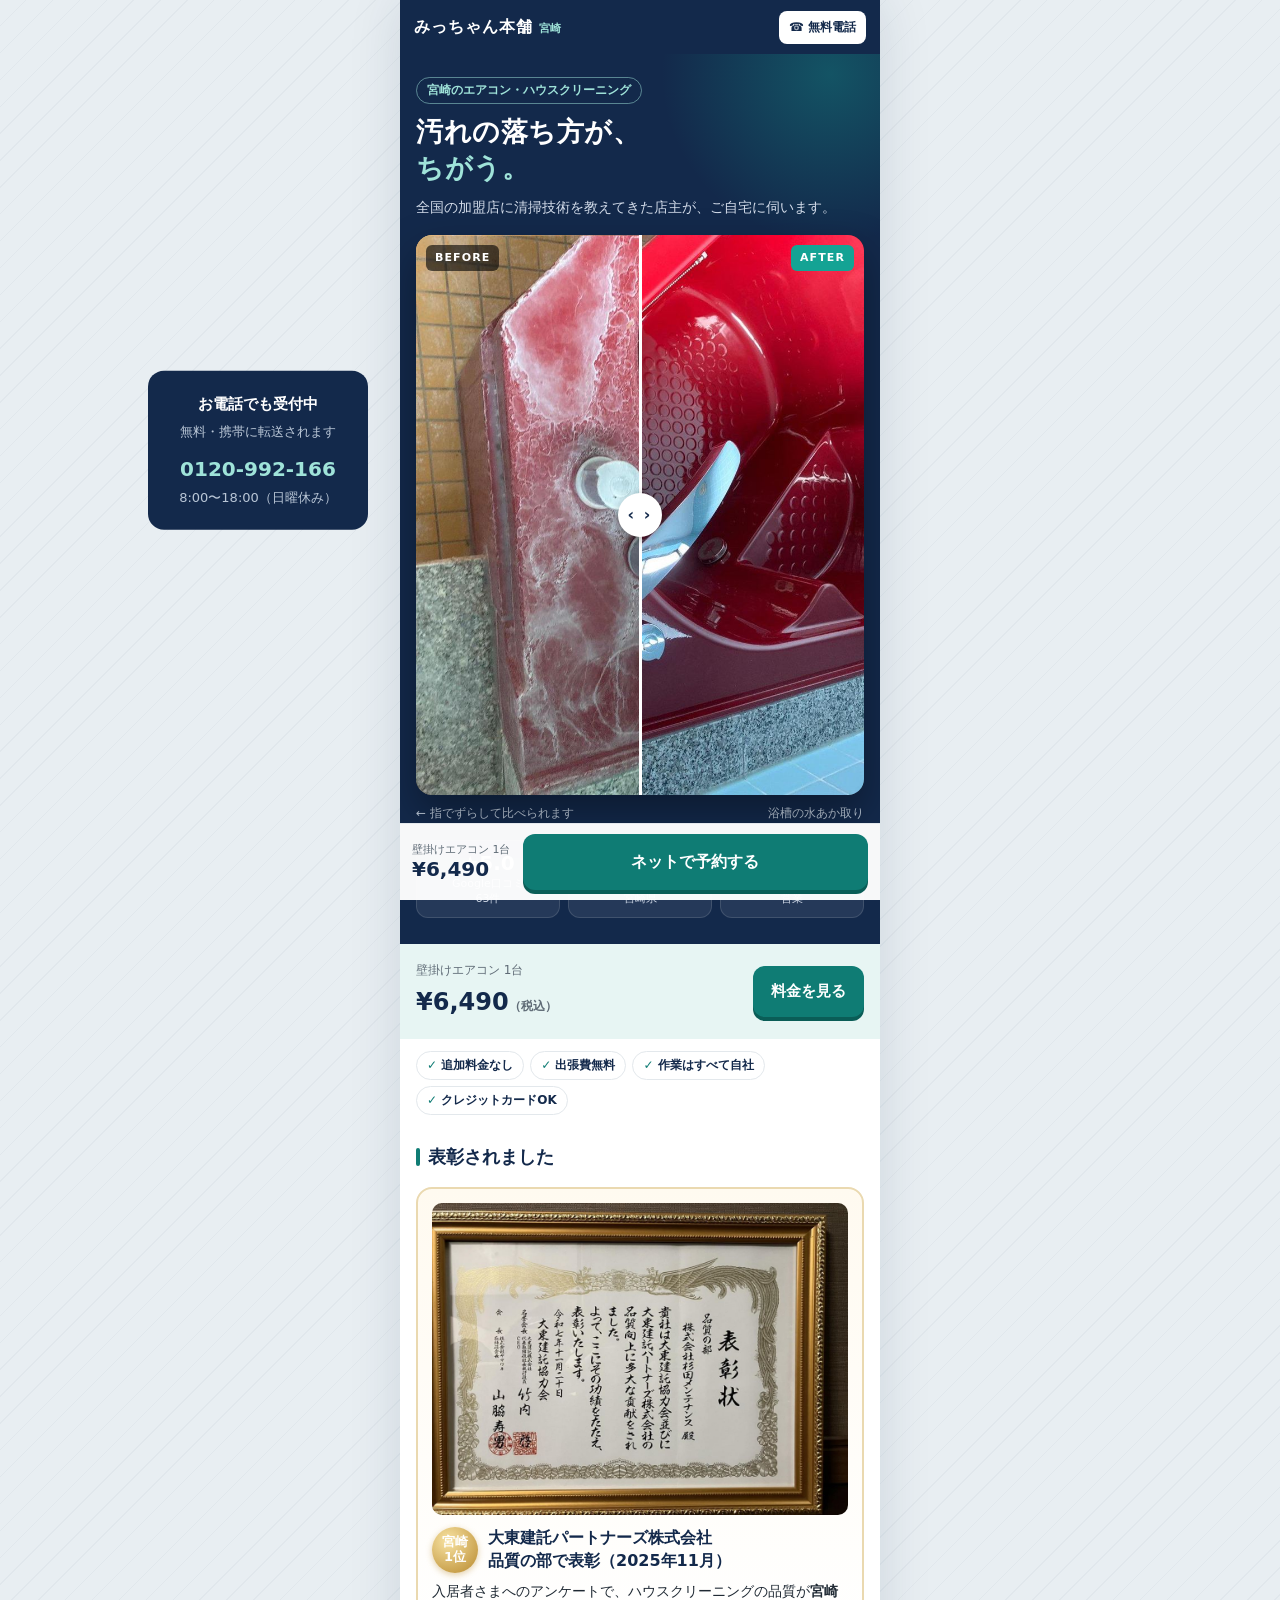
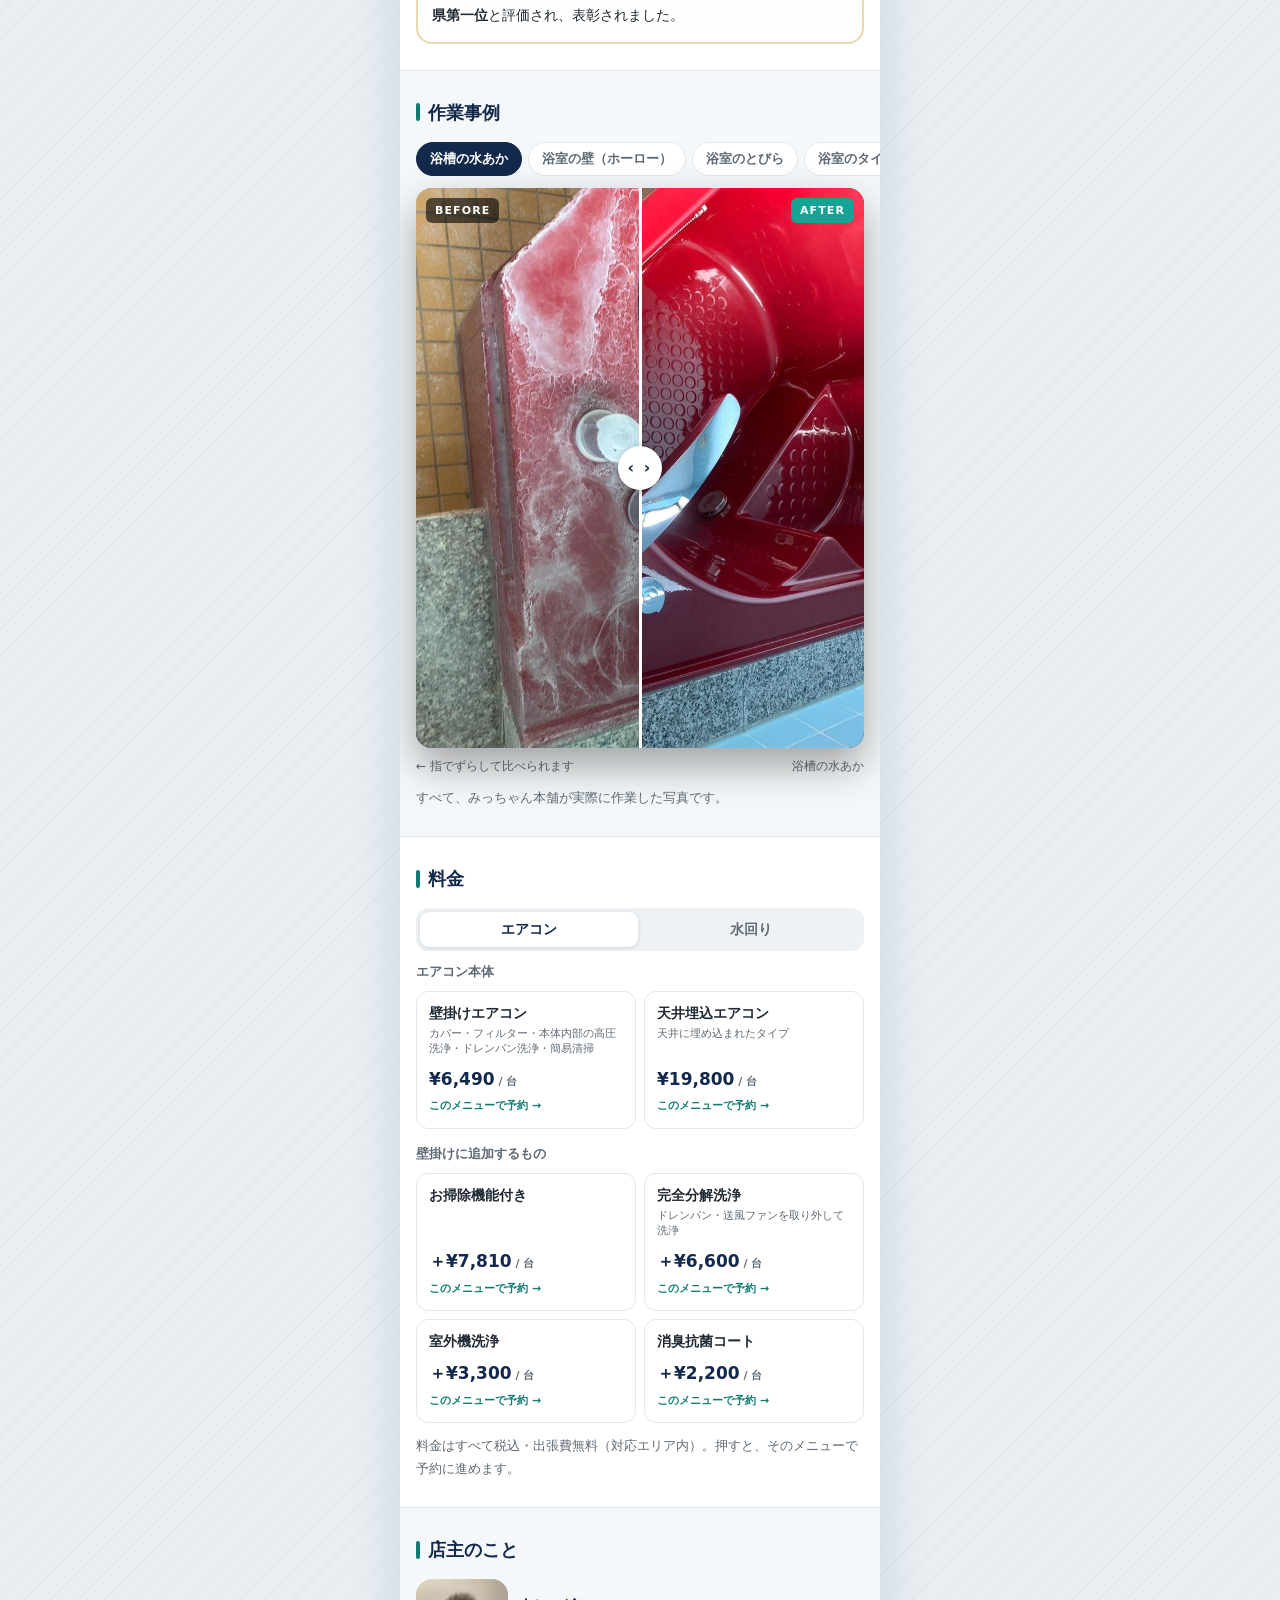
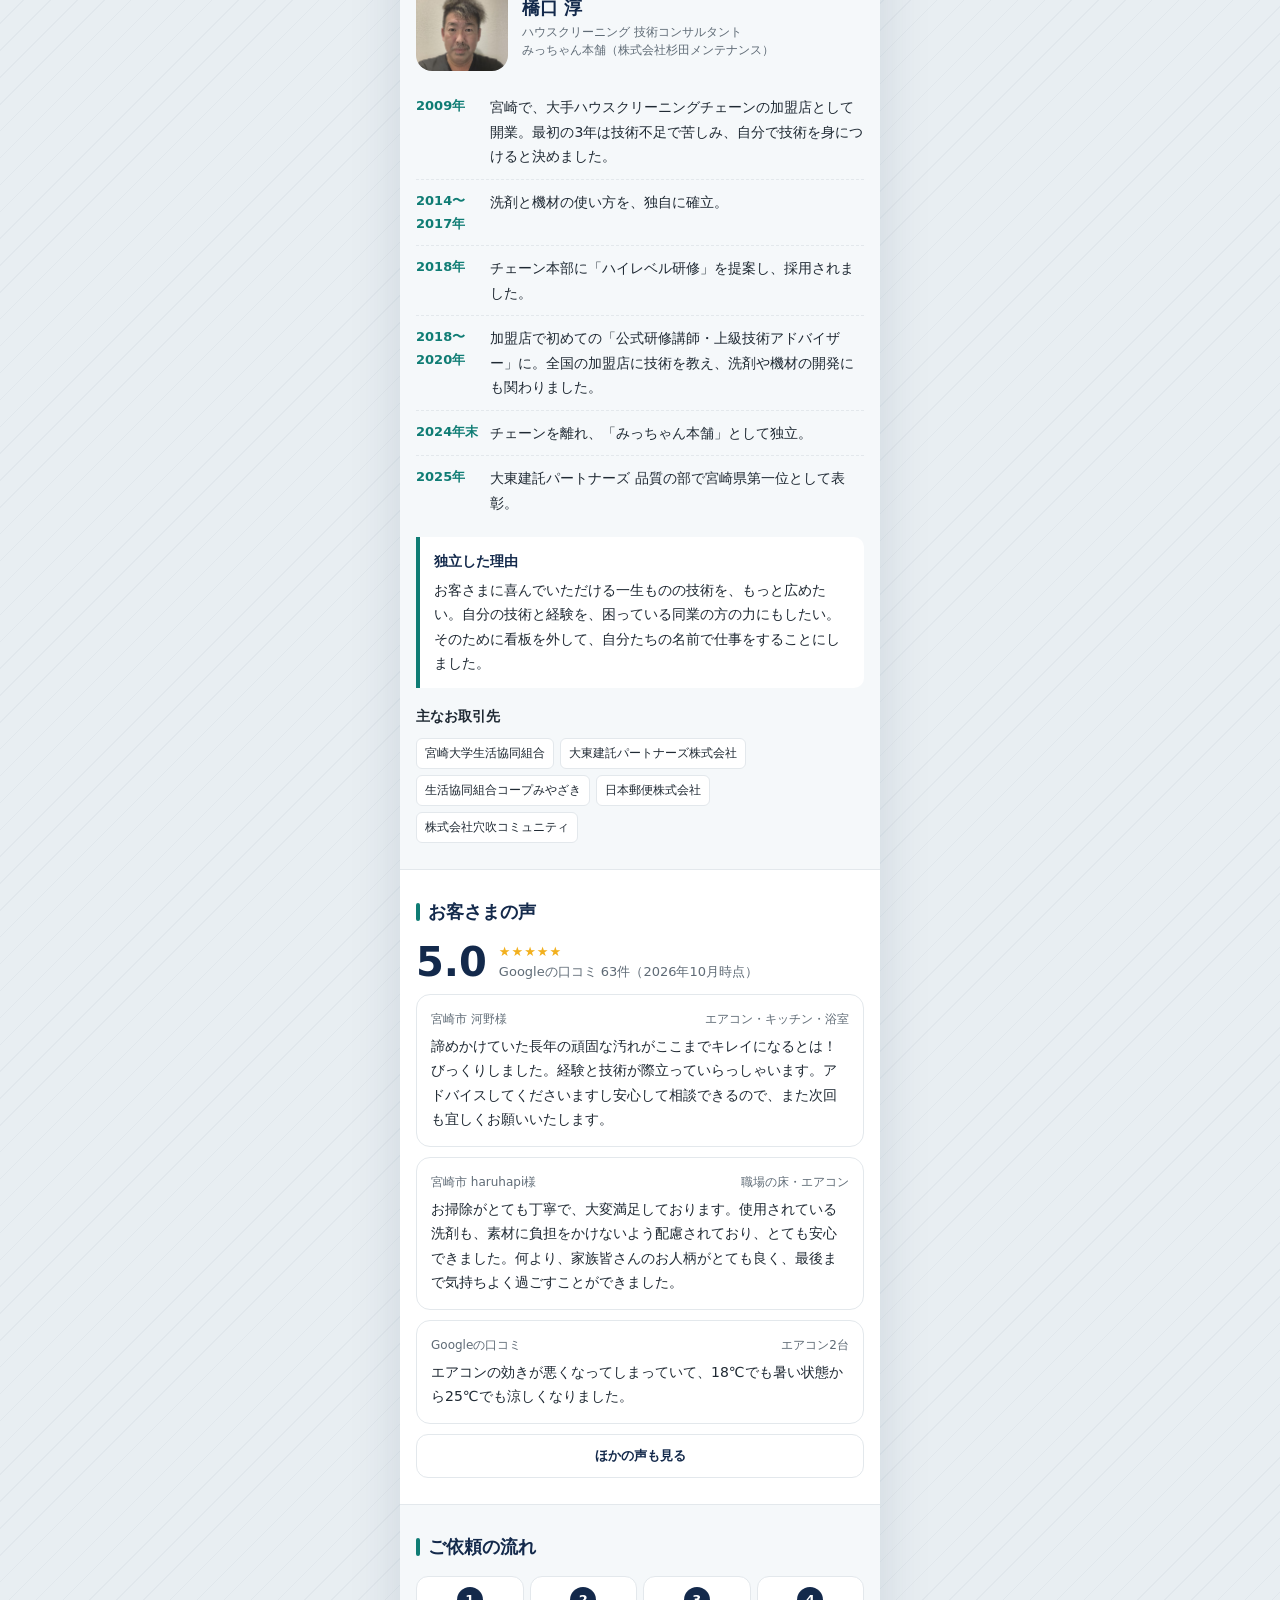
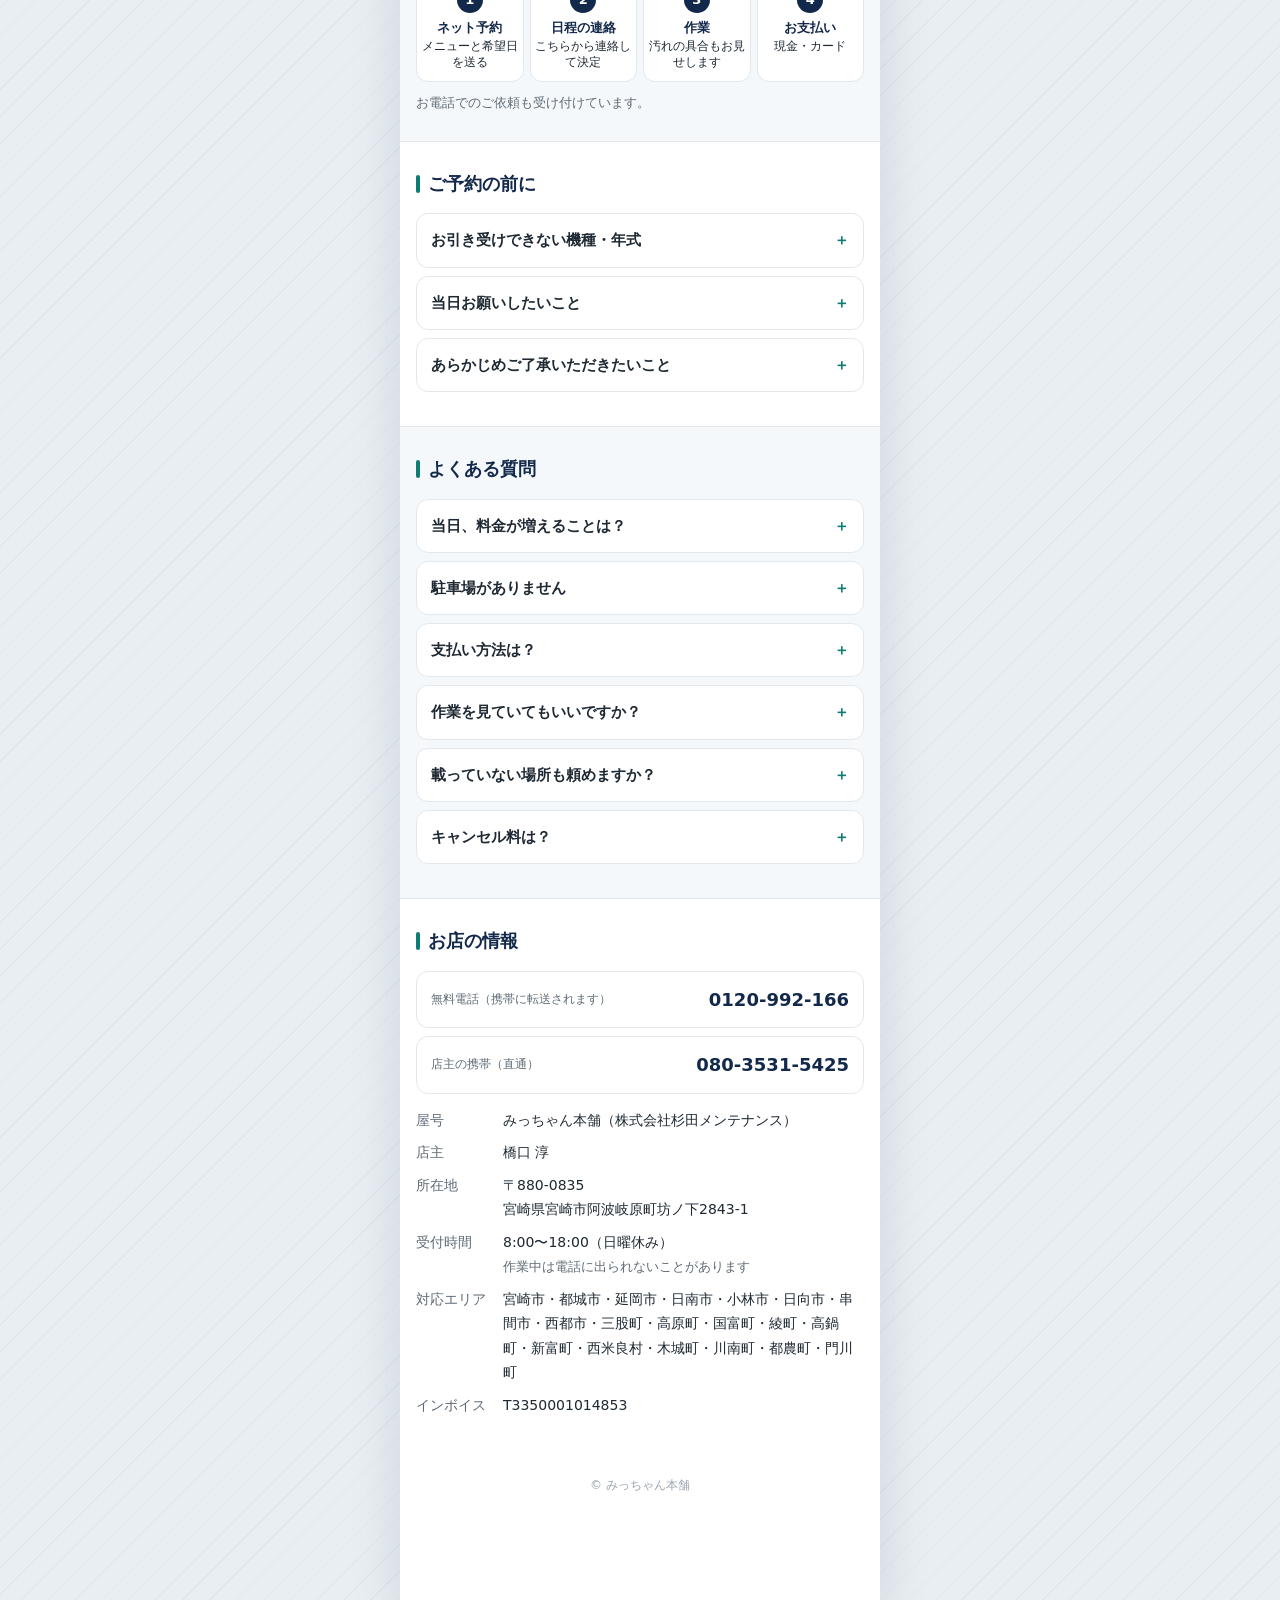
==== index.html @ b7d0b16c "料金カードを2列にきれいに並べる Co-Authored-By: Claude Opus 5.5 <noreply@anthropic.com>" ====
<!DOCTYPE html>
<html lang="ja">
<head>
<meta charset="UTF-8">
<meta name="viewport" content="width=device-width, initial-scale=1, viewport-fit=cover">
<title>みっちゃん本舗｜宮崎のエアコンクリーニング・ハウスクリーニング</title>
<meta name="description" content="宮崎のエアコンクリーニング・ハウスクリーニング。全国のハウスクリーニング加盟店に技術を教えてきた店主が伺います。大東建託パートナーズ 品質の部 宮崎県第一位。ネットで予約できます。">
<meta property="og:image" content="images/tub-after.jpg">
<meta name="theme-color" content="#13294b">
<link rel="stylesheet" href="common.css?v=4">
<style>
/* トップ：さわって比べる「before / after」 */
.top{background:var(--navy);color:#fff;padding:22px 16px 26px;position:relative;overflow:hidden}
.top::before{content:"";position:absolute;width:340px;height:340px;border-radius:50%;background:radial-gradient(circle,rgba(20,163,148,.35),transparent 70%);top:-150px;right:-120px}
.top .kicker{position:relative;display:inline-block;font-size:12px;font-weight:700;color:#9fe3d9;border:1px solid rgba(159,227,217,.5);border-radius:999px;padding:2px 10px;margin:0 0 10px}
.top h1{position:relative;font-size:27px;line-height:1.35;margin:0 0 8px;letter-spacing:.02em}
.top h1 em{font-style:normal;color:#9fe3d9}
.top .lead{position:relative;font-size:14px;color:#d3dcea;margin:0 0 16px}

.ba{position:relative;border-radius:16px;overflow:hidden;aspect-ratio:4/5;background:#222;user-select:none;touch-action:pan-y;box-shadow:0 18px 40px rgba(0,0,0,.35)}
.ba img{position:absolute;inset:0;width:100%;height:100%;object-fit:cover;pointer-events:none}
.ba .b{clip-path:inset(0 calc(100% - var(--x,50%)) 0 0)}
.ba .knob{position:absolute;top:0;bottom:0;left:var(--x,50%);width:3px;margin-left:-1.5px;background:#fff;pointer-events:none}
.ba .knob::after{content:"‹ ›";position:absolute;top:50%;left:50%;transform:translate(-50%,-50%);width:44px;height:44px;border-radius:50%;background:#fff;color:var(--navy);font-weight:800;font-size:16px;display:grid;place-items:center;box-shadow:0 2px 10px rgba(0,0,0,.3);letter-spacing:2px}
.ba .lb{position:absolute;top:10px;font-size:11px;font-weight:800;letter-spacing:.1em;padding:3px 9px;border-radius:6px;pointer-events:none}
.ba .lb.l{left:10px;background:rgba(0,0,0,.6);color:#fff}
.ba .lb.r{right:10px;background:var(--ac2);color:#fff}
.ba input{position:absolute;inset:0;width:100%;height:100%;opacity:0;cursor:ew-resize;margin:0}
.ba-cap{display:flex;justify-content:space-between;font-size:12px;margin-top:8px;color:#b9c6d6}
.top .ba-cap{color:#b9c6d6}

.stats{position:relative;display:grid;grid-template-columns:repeat(3,minmax(0,1fr));gap:8px;margin-top:16px}
.stats div{background:rgba(255,255,255,.08);border:1px solid rgba(255,255,255,.12);border-radius:12px;padding:10px 6px;text-align:center;font-size:11px;line-height:1.35;color:#d3dcea}
.stats b{display:block;font-size:20px;color:#fff;line-height:1.2;margin-bottom:2px}
.stats b small{font-size:12px}

.quick{display:flex;align-items:center;justify-content:space-between;gap:12px;padding:16px;background:var(--ac-soft)}
.quick .p small{display:block;font-size:12px;color:var(--ink2)}
.quick .p b{font-size:24px;color:var(--navy)}
.quick .p b small{display:inline;font-size:12px;color:var(--ink2);font-weight:600}
.quick a{flex:none;width:auto;padding:12px 18px;font-size:15px}
.tags{display:flex;flex-wrap:wrap;gap:6px;padding:12px 16px 0}
.tags span{font-size:12px;font-weight:700;color:var(--navy);background:#fff;border:1px solid var(--line);border-radius:999px;padding:3px 10px}
.tags span::before{content:"✓ ";color:var(--ac)}

/* 表彰 */
.award{border:2px solid #ead9b0;background:linear-gradient(180deg,#fffaf0,#fff);border-radius:16px;padding:14px}
.award img{border-radius:10px;width:100%}
.award .ttl{display:flex;align-items:center;gap:10px;margin:12px 0 6px}
.award .medal{flex:none;width:46px;height:46px;border-radius:50%;background:radial-gradient(circle at 35% 30%,#f8e3a3,var(--gold));color:#fff;font-weight:900;display:grid;place-items:center;font-size:13px;line-height:1.1;text-align:center;box-shadow:0 2px 6px rgba(184,137,45,.4)}
.award .ttl b{font-size:16px;line-height:1.4;color:var(--navy)}
.award p{margin:0;font-size:14px}

/* 作業事例 */
.cases{display:flex;gap:6px;overflow-x:auto;scrollbar-width:none;margin:0 -16px 12px;padding:0 16px}
.cases::-webkit-scrollbar{display:none}
.cases button{flex:none;border:1px solid var(--line);background:#fff;border-radius:999px;padding:7px 13px;font-size:13px;font-weight:700;cursor:pointer;color:var(--ink2)}
.cases button[aria-selected="true"]{background:var(--navy);border-color:var(--navy);color:#fff}
#caseBox .ba{aspect-ratio:3/4}
.sec .ba-cap{color:var(--ink2)}

/* 料金 */
.pgrid{display:grid;grid-template-columns:1fr 1fr;gap:8px}
.pgrid a{display:flex;flex-direction:column;gap:2px;border:1px solid var(--line);border-radius:12px;padding:12px;text-decoration:none;background:#fff;min-width:0}
.pgrid a.wide{grid-column:1/-1}
.pgrid .n{font-weight:700;font-size:14px;line-height:1.4}
.pgrid .d{font-size:11px;color:var(--ink2);line-height:1.4;display:-webkit-box;-webkit-line-clamp:3;-webkit-box-orient:vertical;overflow:hidden}
.pgrid .p{margin-top:auto;padding-top:6px;font-weight:800;font-size:17px;color:var(--navy)}
.pgrid .p small{font-size:11px;color:var(--ink2);font-weight:600}
.pgrid .go{font-size:11px;color:var(--ac);font-weight:700}
.pgroup{font-size:13px;font-weight:800;color:var(--ink2);margin:14px 0 8px}
.pgroup:first-child{margin-top:0}
.pane[hidden]{display:none}

/* 店主 */
.owner{display:flex;gap:14px;align-items:center;margin-bottom:14px}
.owner img{width:92px;height:92px;border-radius:16px;object-fit:cover;object-position:center 30%;flex:none}
.owner b{display:block;font-size:18px;color:var(--navy)}
.owner span{font-size:12px;color:var(--ink2);line-height:1.5;display:block}
.tl{list-style:none;margin:0;padding:0}
.tl li{display:grid;grid-template-columns:4.6em minmax(0,1fr);gap:10px;padding:10px 0;border-bottom:1px dashed var(--line);font-size:14px}
.tl li:last-child{border-bottom:0}
.tl .y{font-weight:800;color:var(--ac);font-size:13px}
.why{margin-top:12px;background:#fff;border-left:4px solid var(--ac);border-radius:0 10px 10px 0;padding:12px 14px;font-size:14px}
.why b{display:block;color:var(--navy);margin-bottom:4px}
.clients{display:flex;flex-wrap:wrap;gap:6px;margin-top:10px}
.clients span{font-size:12px;background:#fff;border:1px solid var(--line);border-radius:6px;padding:4px 8px}

/* 口コミ */
.rv-sum{display:flex;align-items:center;gap:12px;margin-bottom:12px}
.rv-sum .big{font-size:40px;font-weight:800;color:var(--navy);line-height:1}
.rv-sum .muted{line-height:1.5}
.rv{border:1px solid var(--line);border-radius:14px;padding:14px;margin-bottom:10px;background:#fff}
.rv .who{display:flex;justify-content:space-between;font-size:12px;color:var(--ink2);margin-bottom:4px}
.rv p{margin:0;font-size:14px}
.rv.more-rv{display:none}
.show-all .rv.more-rv{display:block}
.btn-more{display:block;width:100%;background:#fff;border:1px solid var(--line);border-radius:12px;padding:12px;font-weight:700;color:var(--navy);cursor:pointer}

.flow{display:grid;grid-template-columns:repeat(4,minmax(0,1fr));gap:6px;list-style:none;margin:0;padding:0;counter-reset:f}
.flow li{counter-increment:f;text-align:center;font-size:12px;line-height:1.4;background:#fff;border:1px solid var(--line);border-radius:12px;padding:10px 4px}
.flow li::before{content:counter(f);display:grid;place-items:center;width:26px;height:26px;margin:0 auto 6px;border-radius:50%;background:var(--navy);color:#fff;font-weight:800;font-size:13px}
.flow b{display:block;font-size:13px;color:var(--navy)}
.flow-note{font-size:13px;color:var(--ink2);margin:10px 0 0}

details.acc{border:1px solid var(--line);border-radius:12px;margin-bottom:8px;padding:0 14px;background:#fff}
details.acc summary{cursor:pointer;font-weight:700;padding:13px 0;list-style:none;display:flex;justify-content:space-between;gap:8px}
details.acc summary::-webkit-details-marker{display:none}
details.acc summary::after{content:"＋";color:var(--ac)}
details.acc[open] summary::after{content:"－"}
details.acc .in{padding:0 0 12px;font-size:14px}
details.acc ul{margin:.3em 0;padding-left:1.2em}
details.acc p{margin:0 0 .5em}

table.cancel{width:100%;border-collapse:collapse;font-size:14px}
table.cancel td{padding:8px 0;border-bottom:1px solid var(--line)}
table.cancel td:last-child{text-align:right;font-weight:700}

.contact{display:grid;gap:8px;margin-bottom:14px}
.contact a{display:flex;justify-content:space-between;align-items:center;border:1px solid var(--line);border-radius:12px;padding:12px 14px;text-decoration:none;background:#fff}
.contact a b{font-size:18px;color:var(--navy)}
.contact a span{font-size:12px;color:var(--ink2)}
dl.info{display:grid;grid-template-columns:5.5em minmax(0,1fr);gap:8px 10px;margin:0;font-size:14px}
dl.info dt{color:var(--ink2)}
dl.info dd{margin:0}
.foot{padding:20px 16px;text-align:center;font-size:12px;color:var(--ink3)}
</style>
</head>
<body>
<div class="app">
  <header class="bar">
    <a class="shop" href="index.html">みっちゃん本舗<small>宮崎</small></a>
    <a class="tel" href="tel:0120992166">☎ 無料電話</a>
  </header>

  <section class="top">
    <span class="kicker">宮崎のエアコン・ハウスクリーニング</span>
    <h1>汚れの落ち方が、<br><em>ちがう。</em></h1>
    <p class="lead">全国の加盟店に清掃技術を教えてきた店主が、ご自宅に伺います。</p>
    <div class="ba" id="heroBa">
      <img src="images/tub-after.jpg" alt="洗ったあとの浴槽" width="800" height="1000">
      <img class="b" src="images/tub-before.jpg" alt="洗う前の浴槽（白い水あか）" width="800" height="1000">
      <span class="lb l">BEFORE</span><span class="lb r">AFTER</span>
      <span class="knob"></span>
      <input type="range" min="0" max="100" value="50" aria-label="洗う前と後を比べる">
    </div>
    <div class="ba-cap"><span>← 指でずらして比べられます</span><span>浴槽の水あか取り</span></div>
    <div class="stats">
      <div><b>★5.0</b>Google口コミ<br>63件</div>
      <div><b>1<small>位</small></b>品質の部<br>宮崎県</div>
      <div><b>17<small>年</small></b>夫婦で<br>営業</div>
    </div>
  </section>

  <div class="quick">
    <div class="p"><small>壁掛けエアコン 1台</small><b>¥6,490<small>（税込）</small></b></div>
    <a class="btn" href="#price">料金を見る</a>
  </div>
  <div class="tags"><span>追加料金なし</span><span>出張費無料</span><span>作業はすべて自社</span><span>クレジットカードOK</span></div>

  <section class="sec">
    <h2>表彰されました</h2>
    <div class="award">
      <img src="images/award.jpg" alt="大東建託協力会からの表彰状（品質の部）" width="1000" height="750" loading="lazy">
      <div class="ttl"><span class="medal">宮崎<br>1位</span><b>大東建託パートナーズ株式会社<br>品質の部で表彰（2025年11月）</b></div>
      <p>入居者さまへのアンケートで、ハウスクリーニングの品質が<b>宮崎県第一位</b>と評価され、表彰されました。</p>
    </div>
  </section>

  <section class="sec tint">
    <h2>作業事例</h2>
    <div class="cases" role="tablist" id="cases"></div>
    <div id="caseBox"></div>
    <p class="muted" style="margin:10px 0 0">すべて、みっちゃん本舗が実際に作業した写真です。</p>
  </section>

  <section class="sec" id="price">
    <h2>料金</h2>
    <div class="chips" role="tablist" id="pchips"></div>
    <div id="plists"></div>
    <p class="muted" style="margin:12px 0 0">料金はすべて税込・出張費無料（対応エリア内）。押すと、そのメニューで予約に進めます。</p>
  </section>

  <section class="sec tint">
    <h2>店主のこと</h2>
    <div class="owner">
      <img src="images/owner.jpg" alt="店主 橋口 淳" width="751" height="1000" loading="lazy">
      <div><b>橋口 淳</b><span>ハウスクリーニング 技術コンサルタント<br>みっちゃん本舗（株式会社杉田メンテナンス）</span></div>
    </div>
    <ol class="tl">
      <li><span class="y">2009年</span><span>宮崎で、大手ハウスクリーニングチェーンの加盟店として開業。最初の3年は技術不足で苦しみ、自分で技術を身につけると決めました。</span></li>
      <li><span class="y">2014〜<br>2017年</span><span>洗剤と機材の使い方を、独自に確立。</span></li>
      <li><span class="y">2018年</span><span>チェーン本部に「ハイレベル研修」を提案し、採用されました。</span></li>
      <li><span class="y">2018〜<br>2020年</span><span>加盟店で初めての「公式研修講師・上級技術アドバイザー」に。全国の加盟店に技術を教え、洗剤や機材の開発にも関わりました。</span></li>
      <li><span class="y">2024年末</span><span>チェーンを離れ、「みっちゃん本舗」として独立。</span></li>
      <li><span class="y">2025年</span><span>大東建託パートナーズ 品質の部で宮崎県第一位として表彰。</span></li>
    </ol>
    <div class="why"><b>独立した理由</b>お客さまに喜んでいただける一生ものの技術を、もっと広めたい。自分の技術と経験を、困っている同業の方の力にもしたい。そのために看板を外して、自分たちの名前で仕事をすることにしました。</div>
    <p style="font-weight:700;margin:16px 0 0;font-size:14px">主なお取引先</p>
    <div class="clients"><span>宮崎大学生活協同組合</span><span>大東建託パートナーズ株式会社</span><span>生活協同組合コープみやざき</span><span>日本郵便株式会社</span><span>株式会社穴吹コミュニティ</span></div>
  </section>

  <section class="sec">
    <h2>お客さまの声</h2>
    <div class="rv-sum"><span class="big">5.0</span><div class="muted"><span class="stars">★★★★★</span><br>Googleの口コミ 63件（2026年10月時点）</div></div>
    <div id="rvs">
      <div class="rv"><div class="who"><span>宮崎市 河野様</span><span>エアコン・キッチン・浴室</span></div><p>諦めかけていた長年の頑固な汚れがここまでキレイになるとは！びっくりしました。経験と技術が際立っていらっしゃいます。アドバイスしてくださいますし安心して相談できるので、また次回も宜しくお願いいたします。</p></div>
      <div class="rv"><div class="who"><span>宮崎市 haruhapi様</span><span>職場の床・エアコン</span></div><p>お掃除がとても丁寧で、大変満足しております。使用されている洗剤も、素材に負担をかけないよう配慮されており、とても安心できました。何より、家族皆さんのお人柄がとても良く、最後まで気持ちよく過ごすことができました。</p></div>
      <div class="rv"><div class="who"><span>Googleの口コミ</span><span>エアコン2台</span></div><p>エアコンの効きが悪くなってしまっていて、18℃でも暑い状態から25℃でも涼しくなりました。</p></div>
      <div class="rv more-rv"><div class="who"><span>Googleの口コミ</span><span>エアコン2台</span></div><p>寝室とリビングの2台のエアコンを、とても丁寧に、綺麗にして頂きました。カビの匂いも全くなくなり、爽やかな風が気持ちいい。</p></div>
      <div class="rv more-rv"><div class="who"><span>Googleの口コミ</span><span>エアコン</span></div><p>今の状態に合わせて、内容などをご提案頂きました。私が想定していたよりかなり安くやって頂き助かりました。</p></div>
      <div class="rv more-rv"><div class="who"><span>Googleの口コミ</span><span>エアコン</span></div><p>気さくなご夫婦で急な予約だったにも関わらず早急に対応していただきました。</p></div>
    </div>
    <button type="button" class="btn-more" id="rvMore">ほかの声も見る</button>
  </section>

  <section class="sec tint">
    <h2>ご依頼の流れ</h2>
    <ol class="flow">
      <li><b>ネット予約</b>メニューと希望日を送る</li>
      <li><b>日程の連絡</b>こちらから連絡して決定</li>
      <li><b>作業</b>汚れの具合もお見せします</li>
      <li><b>お支払い</b>現金・カード</li>
    </ol>
    <p class="flow-note">お電話でのご依頼も受け付けています。</p>
  </section>

  <section class="sec">
    <h2>ご予約の前に</h2>
    <details class="acc"><summary>お引き受けできない機種・年式</summary><div class="in">
      <p>製造から9年以上たったエアコンは、損害保険の対象外で部品の製造も終わっているため、保証の対象外になります。エアコンの真下のシールで、メーカー・型式・製造年をご確認ください。</p>
      <p>次の機種はお断りしています。</p>
      <ul><li>日立 しろくま君 おそうじ機能付き Xシリーズ</li><li>パナソニック おそうじ機能付き Xシリーズ</li><li>富士通 ノクリア Xシリーズ（サイドファン付き）</li><li>シャープ おそうじ機能付き ネオレストシリーズ</li><li>三菱 霧ヶ峰 FZシリーズ</li></ul>
    </div></details>
    <details class="acc"><summary>当日お願いしたいこと</summary><div class="in"><ul>
      <li>電気・水道をお借りします。</li>
      <li>カバーを洗う場所として、お風呂かベランダをお借りします。</li>
      <li>エアコンの下に作業スペースが必要です。家具や荷物は前もって動かしておいてください。</li>
      <li>高い所のエアコンは足場が必要なので、予約のときにお知らせください。</li>
      <li>お掃除機能付きエアコンは、必ず事前にお知らせください。</li>
    </ul></div></details>
    <details class="acc"><summary>あらかじめご了承いただきたいこと</summary><div class="in"><ul>
      <li>取り外しや動作確認ができない、異音・故障があるなどの場合は、作業できないことがあります。</li>
      <li>設備の劣化などで、塗装がはがれる場合があります。</li>
      <li>変色や染みこんだ汚れは、完全に落とせない場合があります。</li>
    </ul></div></details>
  </section>

  <section class="sec tint">
    <h2>よくある質問</h2>
    <details class="acc"><summary>当日、料金が増えることは？</summary><div class="in">当日の急な追加料金はありません。お掃除機能付きかどうかや台数など、状況を先にお知らせください。</div></details>
    <details class="acc"><summary>駐車場がありません</summary><div class="in">近くの有料パーキングを使いますので、その代金のご負担をお願いします。</div></details>
    <details class="acc"><summary>支払い方法は？</summary><div class="in">現金のほか、各種クレジットカード（Mastercard・VISA・JCB・American Express）が使えます。</div></details>
    <details class="acc"><summary>作業を見ていてもいいですか？</summary><div class="in">はい。どこが汚れているか、どう洗うかを説明しながら作業します。</div></details>
    <details class="acc"><summary>載っていない場所も頼めますか？</summary><div class="in">状況をお聞きして、できるかどうか判断し、お見積もりします。お気軽にご相談ください。</div></details>
    <details class="acc"><summary>キャンセル料は？</summary><div class="in">
      <table class="cancel">
        <tr><td>作業日の5日前まで</td><td>無料</td></tr>
        <tr><td>4〜2日前</td><td>料金の25%</td></tr>
        <tr><td>前日</td><td>料金の50%</td></tr>
        <tr><td>当日</td><td>料金の100%</td></tr>
      </table>
      <p class="muted" style="margin:8px 0 0">作業日が決まってから48時間以内なら、キャンセル料はかかりません。</p>
    </div></details>
  </section>

  <section class="sec">
    <h2>お店の情報</h2>
    <div class="contact">
      <a href="tel:0120992166"><span>無料電話（携帯に転送されます）</span><b>0120-992-166</b></a>
      <a href="tel:08035315425"><span>店主の携帯（直通）</span><b>080-3531-5425</b></a>
    </div>
    <dl class="info">
      <dt>屋号</dt><dd>みっちゃん本舗（株式会社杉田メンテナンス）</dd>
      <dt>店主</dt><dd>橋口 淳</dd>
      <dt>所在地</dt><dd>〒880-0835<br>宮崎県宮崎市阿波岐原町坊ノ下2843-1</dd>
      <dt>受付時間</dt><dd>8:00〜18:00（日曜休み）<br><span class="muted">作業中は電話に出られないことがあります</span></dd>
      <dt>対応エリア</dt><dd>宮崎市・都城市・延岡市・日南市・小林市・日向市・串間市・西都市・三股町・高原町・国富町・綾町・高鍋町・新富町・西米良村・木城町・川南町・都農町・門川町</dd>
      <dt>インボイス</dt><dd>T3350001014853</dd>
    </dl>
  </section>

  <p class="foot">© みっちゃん本舗</p>

  <div class="cta">
    <div class="sum"><small>壁掛けエアコン 1台</small><b>¥6,490</b></div>
    <a class="btn" href="yoyaku.html">ネットで予約する</a>
  </div>
</div>

<aside class="side">
  <b>お電話でも受付中</b>
  <span class="muted">無料・携帯に転送されます</span>
  <a class="num" href="tel:0120992166">0120-992-166</a>
  <span class="muted">8:00〜18:00（日曜休み）</span>
</aside>

<script src="menu.js?v=4"></script>
<script>
// before / after を指でずらして比べる
function slider(box){
  const r = box.querySelector("input");
  const set = () => box.style.setProperty("--x", r.value + "%");
  r.addEventListener("input", set); set();
}
slider(document.getElementById("heroBa"));

// 作業事例
const CASES = [
  { k: "tub",  name: "浴槽の水あか",       w: 800, h: 1000 },
  { k: "wall", name: "浴室の壁（ホーロー）", w: 750, h: 1000 },
  { k: "door", name: "浴室のとびら",       w: 750, h: 1000 },
  { k: "tile", name: "浴室のタイル",       w: 750, h: 1000 },
  { k: "sink", name: "キッチンのシンク",   w: 1000, h: 750 }
];
(() => {
  const tabs = document.getElementById("cases"), box = document.getElementById("caseBox");
  const show = c => {
    tabs.querySelectorAll("button").forEach(b => b.setAttribute("aria-selected", b.dataset.k === c.k));
    box.innerHTML = '<div class="ba" style="aspect-ratio:' + c.w + '/' + c.h + '">'
      + '<img src="images/' + c.k + '-after.jpg" alt="' + c.name + '（作業後）" loading="lazy">'
      + '<img class="b" src="images/' + c.k + '-before.jpg" alt="' + c.name + '（作業前）" loading="lazy">'
      + '<span class="lb l">BEFORE</span><span class="lb r">AFTER</span><span class="knob"></span>'
      + '<input type="range" min="0" max="100" value="50" aria-label="' + c.name + 'の作業前と後を比べる"></div>'
      + '<div class="ba-cap"><span>← 指でずらして比べられます</span><span>' + c.name + '</span></div>';
    slider(box.querySelector(".ba"));
  };
  CASES.forEach(c => {
    const b = document.createElement("button");
    b.type = "button"; b.dataset.k = c.k; b.setAttribute("role", "tab"); b.textContent = c.name;
    b.addEventListener("click", () => show(c));
    tabs.appendChild(b);
  });
  show(CASES[0]);
})();

// 料金（カテゴリーボタンで切りかえ）
(() => {
  const chips = document.getElementById("pchips"), lists = document.getElementById("plists");
  Object.entries(MENU).forEach(([cat, c], i) => {
    const b = document.createElement("button");
    b.type = "button"; b.className = "chip"; b.setAttribute("role", "tab");
    b.setAttribute("aria-selected", i === 0); b.dataset.cat = cat; b.textContent = c.name;
    chips.appendChild(b);
    const div = document.createElement("div");
    div.className = "pane"; div.dataset.cat = cat; div.hidden = i > 0;
    div.innerHTML = c.groups.map(g => '<p class="pgroup">' + g.title + '</p><div class="pgrid">' + g.items.map((it, n) =>
      '<a href="yoyaku.html?add=' + it.k + '"' + (n === g.items.length - 1 && g.items.length % 2 ? ' class="wide"' : '') + '><span class="n">' + it.name + '</span>'
      + (it.desc ? '<span class="d">' + it.desc + '</span>' : '')
      + '<span class="p">' + (it.check ? "ご相談" : (it.add ? "＋" : "") + yen(it.price) + '<small> / ' + it.unit + '</small>') + '</span>'
      + '<span class="go">このメニューで予約 →</span></a>').join("") + '</div>').join("");
    lists.appendChild(div);
  });
  chips.addEventListener("click", e => {
    const b = e.target.closest(".chip"); if (!b) return;
    chips.querySelectorAll(".chip").forEach(x => x.setAttribute("aria-selected", x === b));
    lists.querySelectorAll(".pane").forEach(p => p.hidden = p.dataset.cat !== b.dataset.cat);
  });
})();

// 口コミをもっと見る
document.getElementById("rvMore").addEventListener("click", e => {
  document.getElementById("rvs").classList.add("show-all"); e.target.remove();
});
</script>
</body>
</html>
---- common.css ----
/* スマホの画面をそのまま、パソコンでも真ん中に出す作り */
:root{
  --ac:#0f7c74;--ac2:#14a394;--ac-soft:#e7f5f3;--navy:#13294b;--gold:#b8892d;
  --ink:#1f2933;--ink2:#5f6b76;--ink3:#9aa5af;--line:#e3e8ec;--bg:#e8eef2;--card:#fff;
  --star:#f2b01e;--ok:#1f8a5b;--ng:#c8402b;
  --app:480px;
}
*{box-sizing:border-box}
html{-webkit-text-size-adjust:100%}
body{margin:0;color:var(--ink);font-family:"Hiragino Sans","Hiragino Kaku Gothic ProN","Noto Sans JP","Yu Gothic UI","Meiryo",system-ui,sans-serif;font-size:15px;line-height:1.75;
  background:var(--bg) repeating-linear-gradient(135deg,transparent 0 18px,rgba(19,41,75,.035) 18px 19px)}
img{max-width:100%;height:auto;display:block}
a{color:inherit}
button{font-family:inherit}

.app{max-width:var(--app);margin:0 auto;background:#fff;min-height:100vh;box-shadow:0 0 50px rgba(19,41,75,.12);padding-bottom:84px;position:relative;overflow-x:hidden}

/* 上の帯 */
.bar{position:sticky;top:0;z-index:20;background:var(--navy);color:#fff;height:54px;display:flex;align-items:center;gap:10px;padding:0 14px}
.bar .back{width:36px;height:36px;border-radius:50%;display:grid;place-items:center;text-decoration:none;font-size:22px;color:#fff;flex:none}
.bar .shop{font-weight:800;font-size:16px;letter-spacing:.06em;text-decoration:none;flex:1;min-width:0;white-space:nowrap;overflow:hidden;text-overflow:ellipsis}
.bar .shop small{font-weight:600;color:#9fe3d9;font-size:11px;margin-left:6px;letter-spacing:0}
.bar .tel{flex:none;display:flex;align-items:center;gap:4px;text-decoration:none;font-size:12px;font-weight:700;color:var(--navy);background:#fff;border-radius:8px;padding:6px 10px}

/* 下の帯（予約ボタン） */
.cta{position:fixed;bottom:0;left:50%;transform:translateX(-50%);width:100%;max-width:var(--app);z-index:30;background:rgba(255,255,255,.97);border-top:1px solid var(--line);padding:10px 12px calc(10px + env(safe-area-inset-bottom));display:flex;align-items:center;gap:12px}
.cta .sum{flex:none;line-height:1.2}
.cta .sum small{display:block;font-size:11px;color:var(--ink2)}
.cta .sum b{font-size:20px;color:var(--navy)}
.cta .btn{flex:1}
.btn{display:flex;align-items:center;justify-content:center;gap:6px;background:var(--ac);color:#fff;border:0;border-radius:12px;padding:14px 16px;font-size:16px;font-weight:800;text-decoration:none;cursor:pointer;width:100%;box-shadow:0 4px 0 #0a5d57}
.btn:active{transform:translateY(2px);box-shadow:0 2px 0 #0a5d57}
.btn:disabled{background:#8cc9c2;box-shadow:none;cursor:default}
.btn.line{background:#fff;color:var(--ac);border:1.5px solid var(--ac);box-shadow:none}

/* 区切りのあるかたまり */
.sec{padding:26px 16px}
.sec + .sec{border-top:1px solid var(--line)}
.sec.tint{background:#f5f8fa}
.sec h2{font-size:18px;margin:0 0 14px;font-weight:800;display:flex;align-items:center;gap:8px;color:var(--navy)}
.sec h2::before{content:"";width:4px;height:18px;border-radius:2px;background:var(--ac)}
.muted{color:var(--ink2);font-size:13px}
.stars{color:var(--star);letter-spacing:1px}

/* カテゴリーボタン（横並びの切りかえ） */
.chips{display:flex;background:#eef2f5;border-radius:12px;padding:4px;gap:4px;margin:0 0 10px}
.chip{flex:1;border:0;background:transparent;border-radius:9px;padding:8px 6px;font-size:14px;font-weight:700;cursor:pointer;color:var(--ink2);line-height:1.3;text-align:center}
.chip small{display:block;font-size:11px;font-weight:600}
.chip[aria-selected="true"]{background:#fff;color:var(--navy);box-shadow:0 1px 4px rgba(19,41,75,.15)}
.chip[aria-selected="true"] small{color:var(--ac)}

/* パソコンで見たときだけ、横に出るお知らせ */
.side{display:none}
@media(min-width:960px){
  .side{display:block;position:fixed;top:50%;transform:translateY(-50%);right:calc(50% + var(--app)/2 + 32px);width:220px;background:var(--navy);color:#fff;border-radius:16px;padding:20px;font-size:13px;text-align:center}
  .side b{display:block;font-size:15px;margin-bottom:4px}
  .side .num{display:block;font-size:20px;font-weight:800;color:#9fe3d9;text-decoration:none;margin:8px 0 0}
  .side .muted{color:#b9c6d6}
}
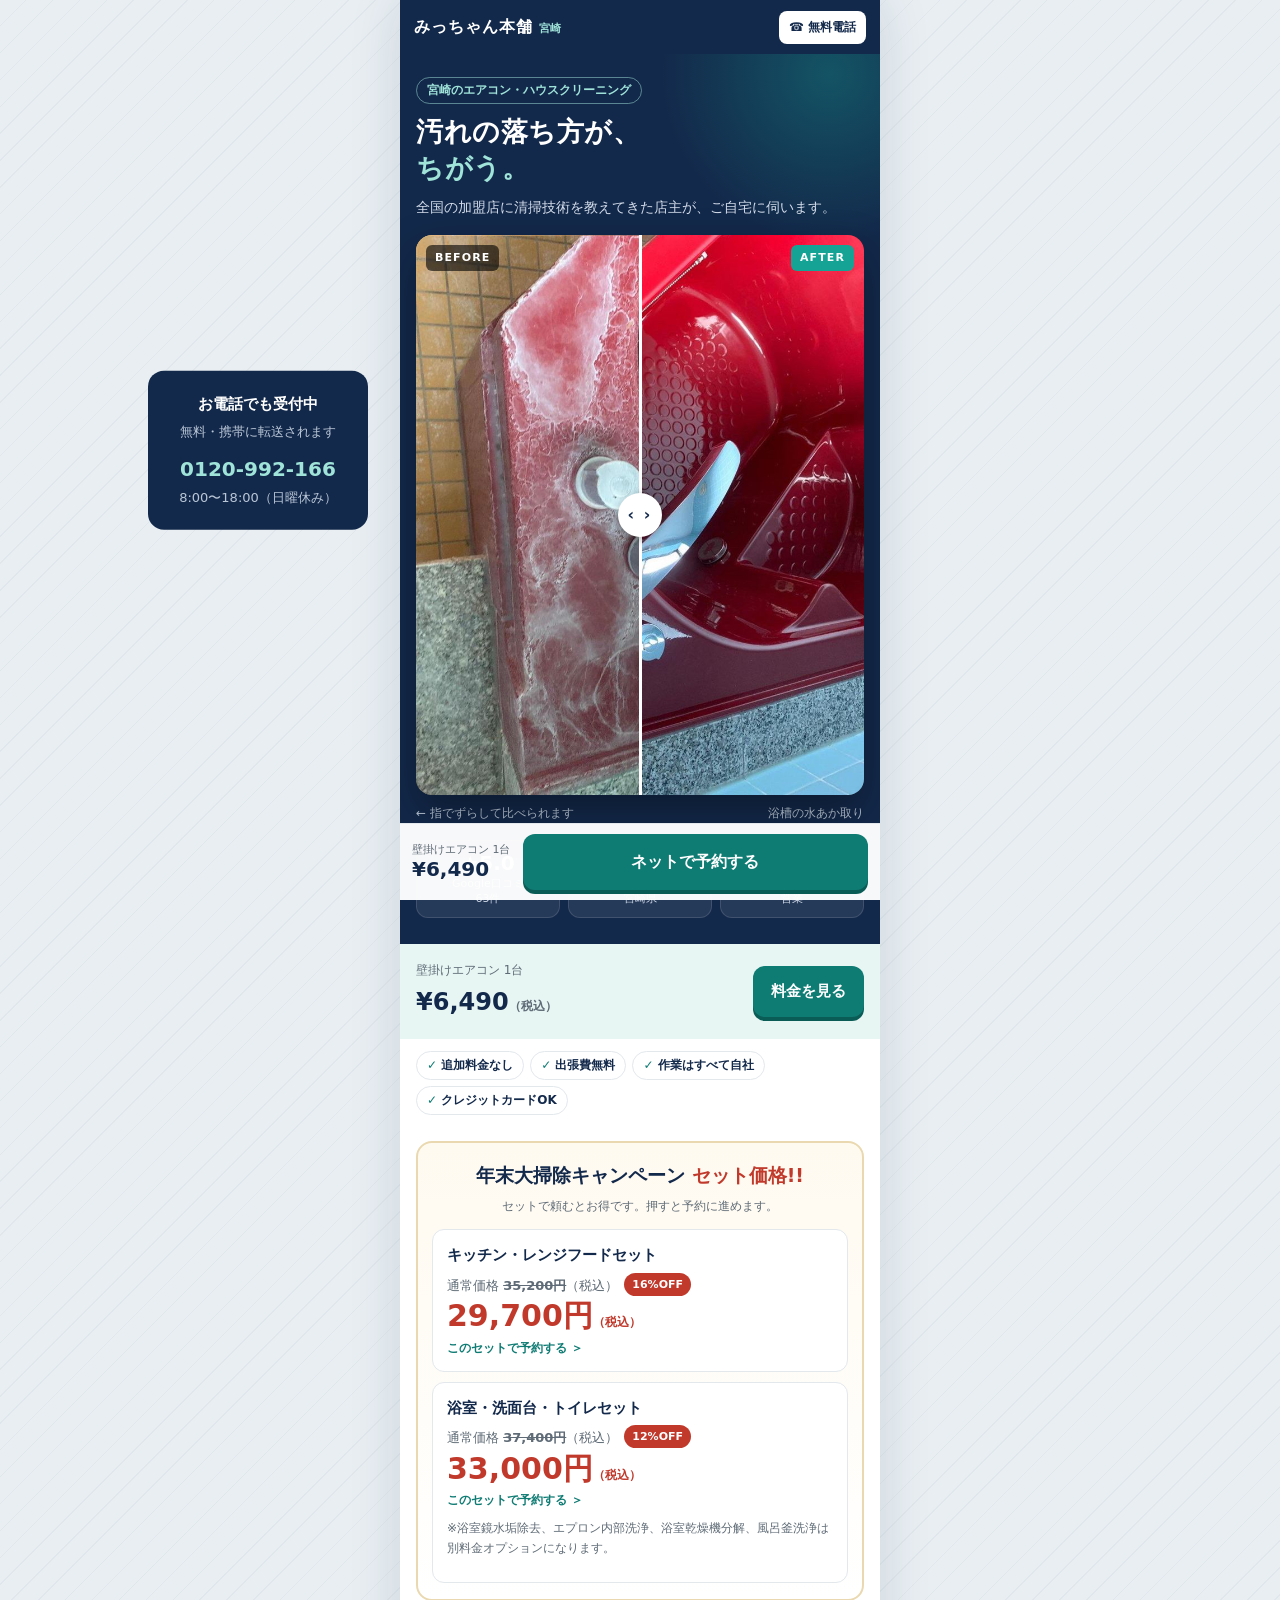
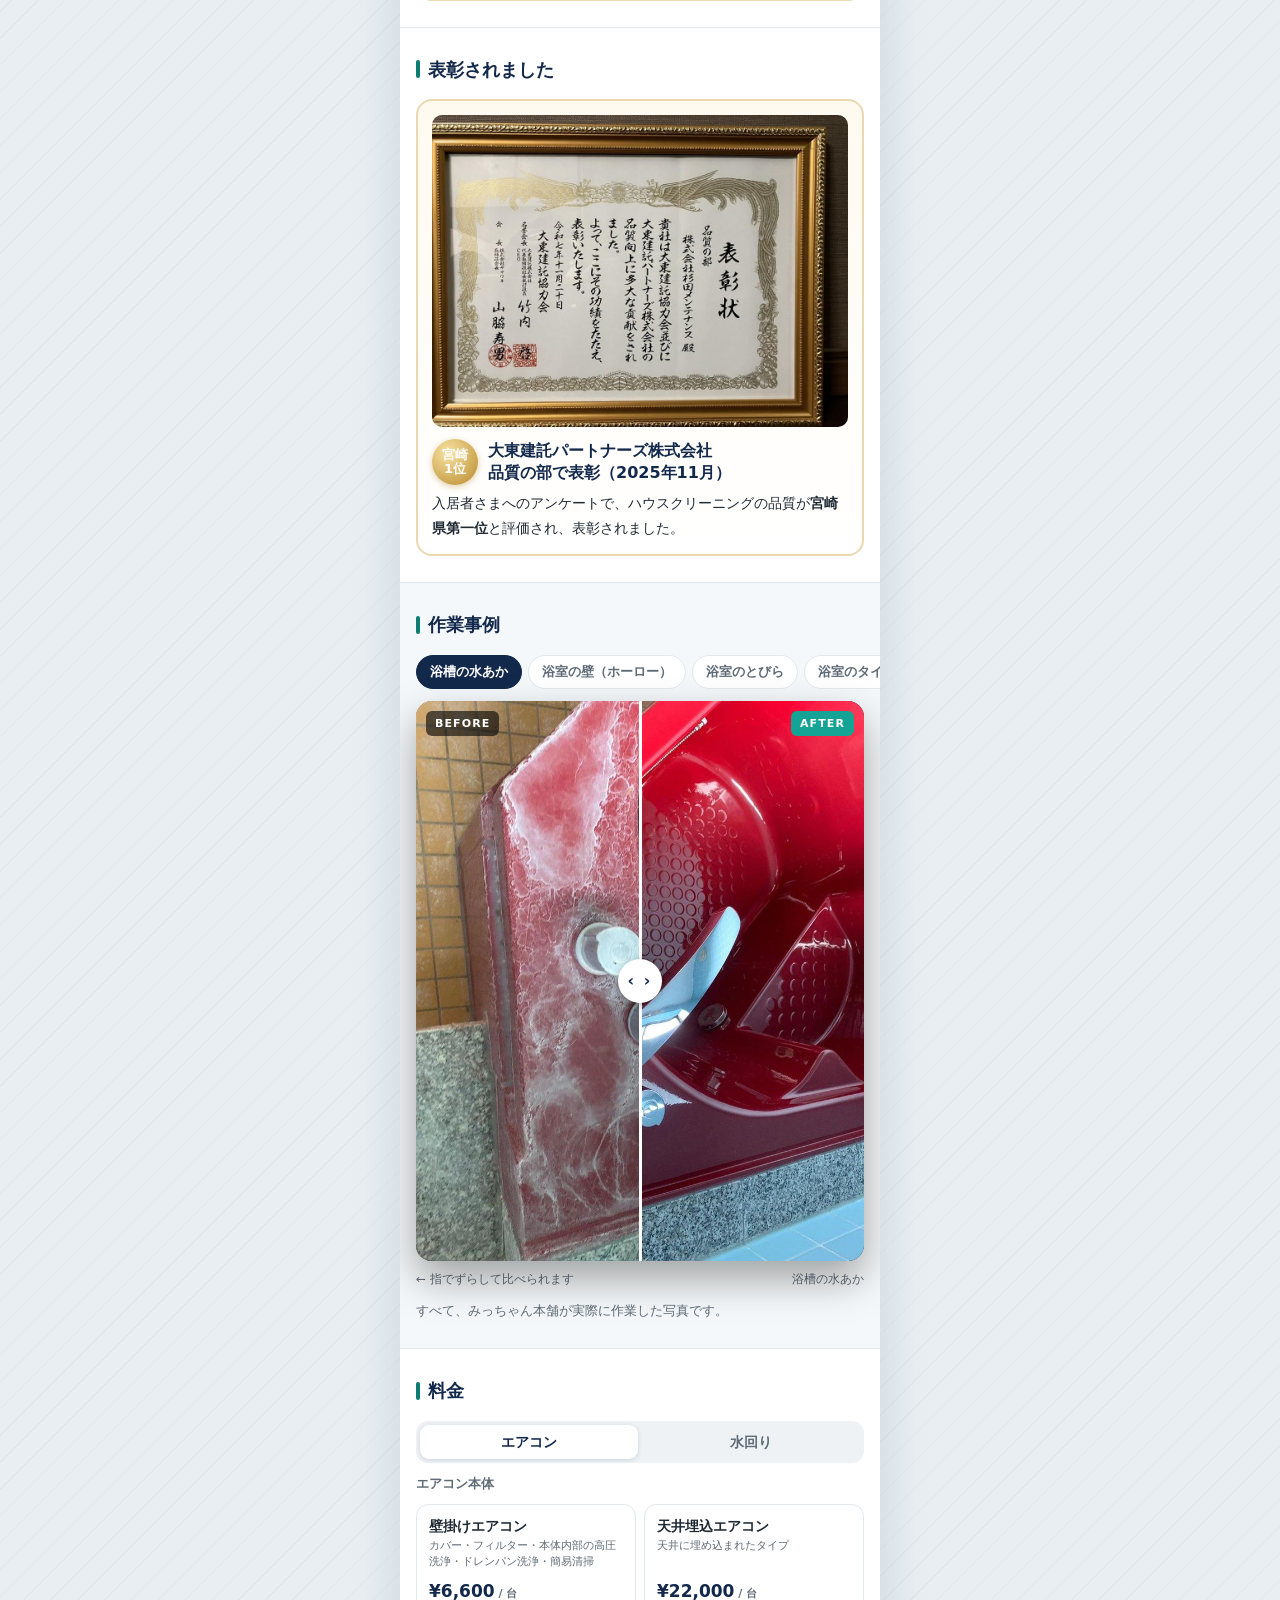
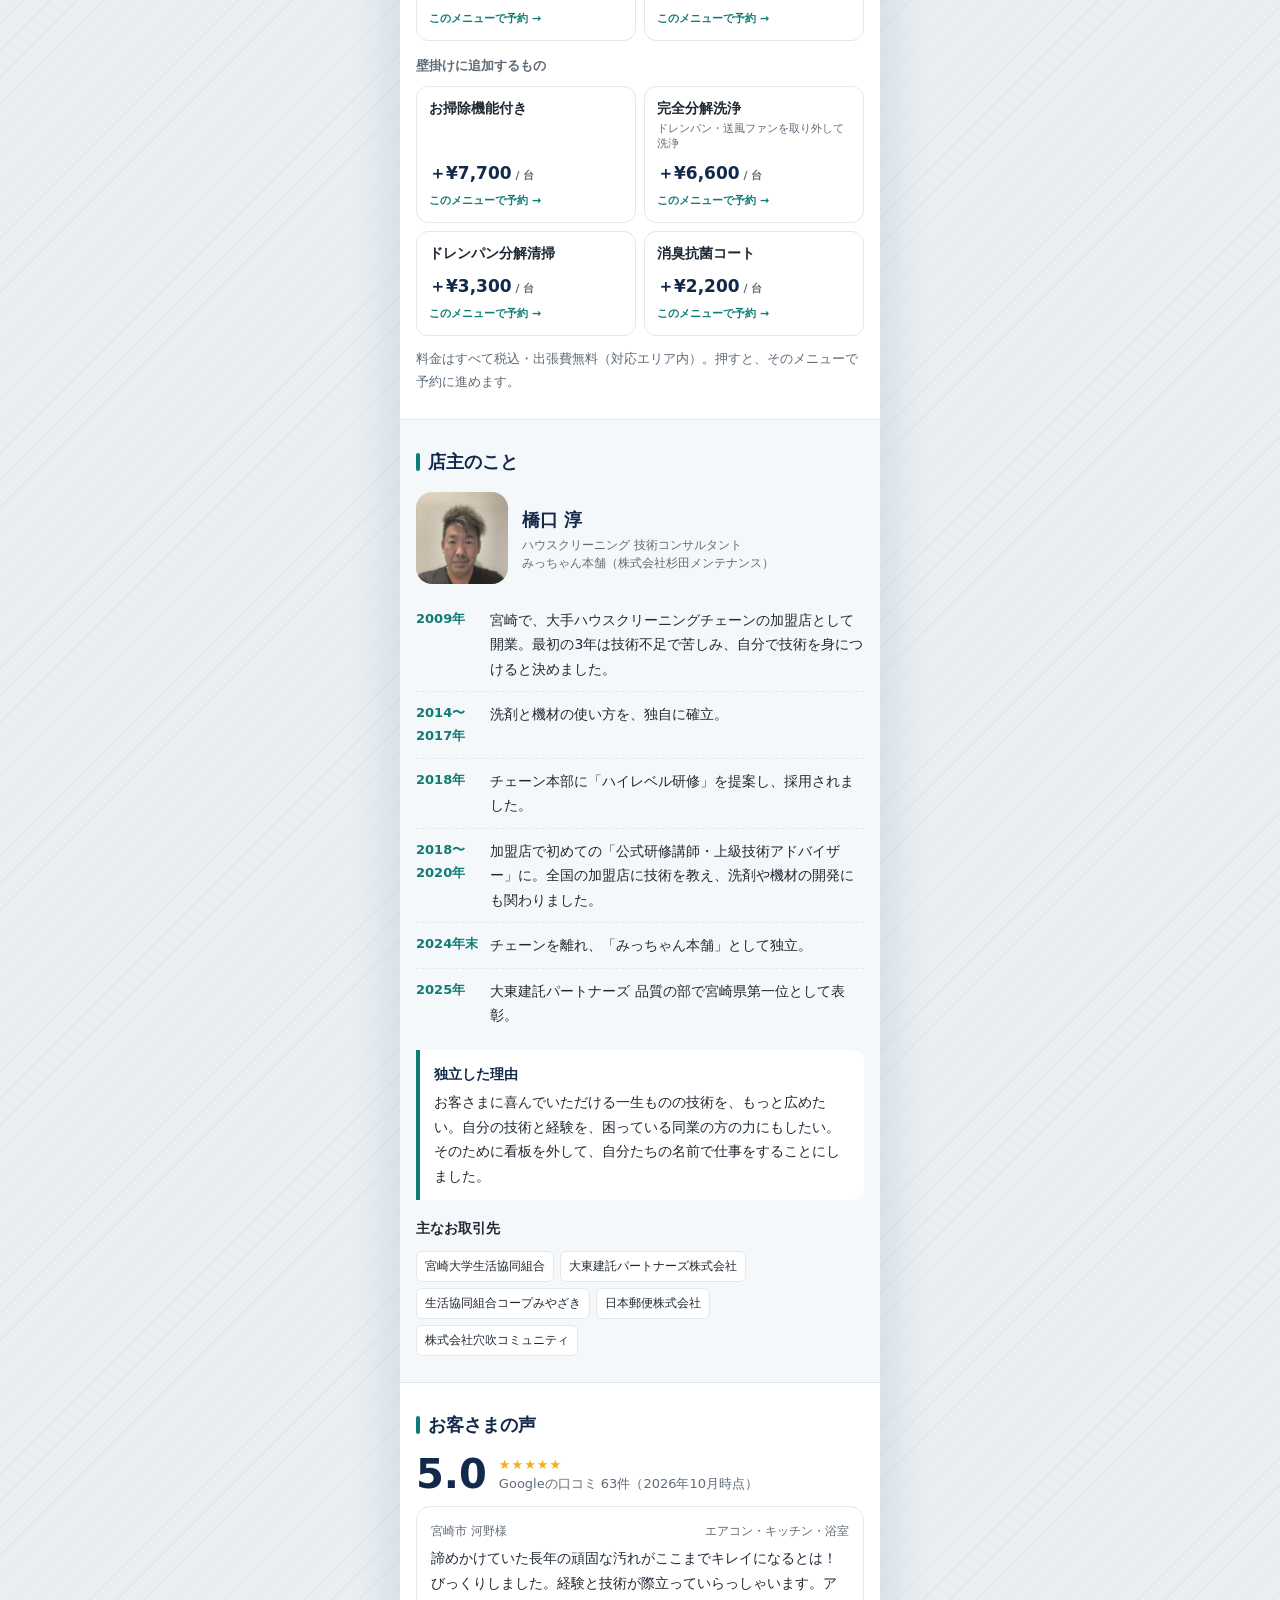
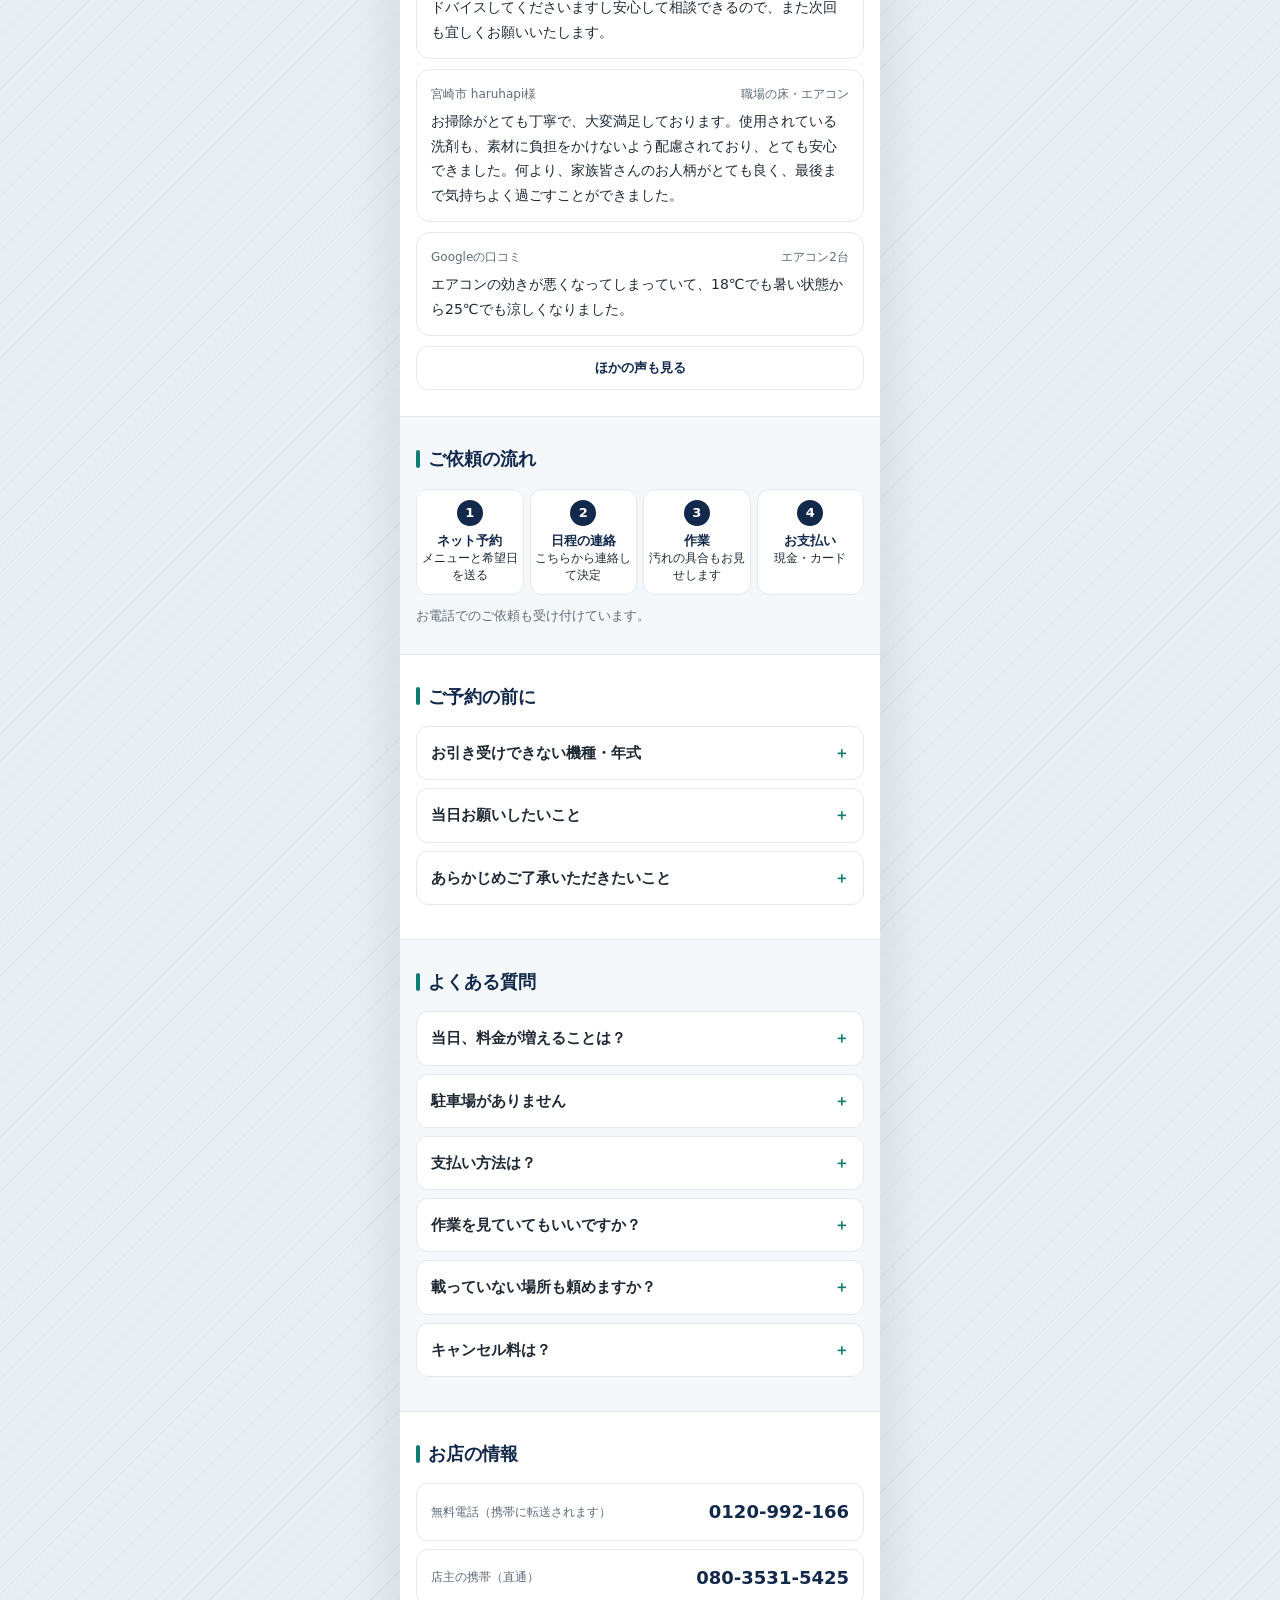
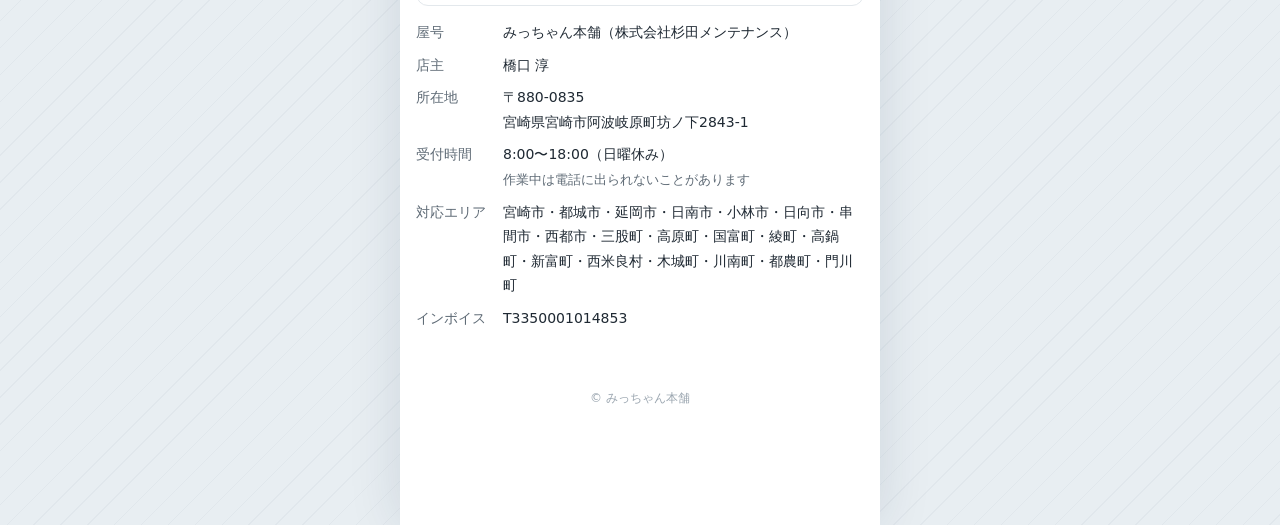
==== commit bc912714: "Add files via upload" ====
--- a/index.html
+++ b/index.html
@@ -43,6 +43,22 @@
 .tags span{font-size:12px;font-weight:700;color:var(--navy);background:#fff;border:1px solid var(--line);border-radius:999px;padding:3px 10px}
 .tags span::before{content:"✓ ";color:var(--ac)}
 
+
+/* 年末大掃除キャンペーン */
+.camp{border:2px solid #ead9b0;background:linear-gradient(180deg,#fffaf0,#fff);border-radius:16px;padding:16px 14px}
+.camp .ttl{font-size:19px;font-weight:900;color:var(--navy);text-align:center;margin:0 0 4px}
+.camp .ttl em{font-style:normal;color:#c0392b}
+.camp .sub{text-align:center;font-size:12px;color:var(--ink2);margin:0 0 12px}
+.camp .card{display:block;border:1px solid var(--line);border-radius:12px;padding:12px 14px;background:#fff;text-decoration:none;margin-top:10px}
+.camp .card .nm{font-weight:800;font-size:15px;color:var(--navy)}
+.camp .card .reg{font-size:13px;color:var(--ink2);margin-top:4px}
+.camp .card .reg s{font-weight:700}
+.camp .card .off{display:inline-block;background:#c0392b;color:#fff;font-size:11px;font-weight:800;border-radius:999px;padding:2px 8px;margin-left:6px;vertical-align:2px}
+.camp .card .sale{font-size:30px;font-weight:900;color:#c0392b;line-height:1.15;margin-top:2px}
+.camp .card .sale small{font-size:12px;font-weight:700}
+.camp .card .go{font-size:12px;color:var(--ac);font-weight:700;margin-top:4px}
+.camp .opt{font-size:12px;color:var(--ink2);margin-top:8px;line-height:1.6}
+
 /* 表彰 */
 .award{border:2px solid #ead9b0;background:linear-gradient(180deg,#fffaf0,#fff);border-radius:16px;padding:14px}
 .award img{border-radius:10px;width:100%}
@@ -157,6 +173,27 @@
     <a class="btn" href="#price">料金を見る</a>
   </div>
   <div class="tags"><span>追加料金なし</span><span>出張費無料</span><span>作業はすべて自社</span><span>クレジットカードOK</span></div>
+
+
+  <section class="sec">
+    <div class="camp">
+      <p class="ttl">年末大掃除キャンペーン <em>セット価格!!</em></p>
+      <p class="sub">セットで頼むとお得です。押すと予約に進めます。</p>
+      <a class="card" href="yoyaku.html">
+        <div class="nm">キッチン・レンジフードセット</div>
+        <div class="reg">通常価格 <s>35,200円</s>（税込）<span class="off">16%OFF</span></div>
+        <div class="sale">29,700円<small>（税込）</small></div>
+        <div class="go">このセットで予約する ＞</div>
+      </a>
+      <a class="card" href="yoyaku.html">
+        <div class="nm">浴室・洗面台・トイレセット</div>
+        <div class="reg">通常価格 <s>37,400円</s>（税込）<span class="off">12%OFF</span></div>
+        <div class="sale">33,000円<small>（税込）</small></div>
+        <div class="go">このセットで予約する ＞</div>
+        <p class="opt">※浴室鏡水垢除去、エプロン内部洗浄、浴室乾燥機分解、風呂釜洗浄は別料金オプションになります。</p>
+      </a>
+    </div>
+  </section>
 
   <section class="sec">
     <h2>表彰されました</h2>
@@ -295,7 +332,7 @@
   <span class="muted">8:00〜18:00（日曜休み）</span>
 </aside>
 
-<script src="menu.js?v=4"></script>
+<script src="menu.js?v=5"></script>
 <script>
 // before / after を指でずらして比べる
 function slider(box){
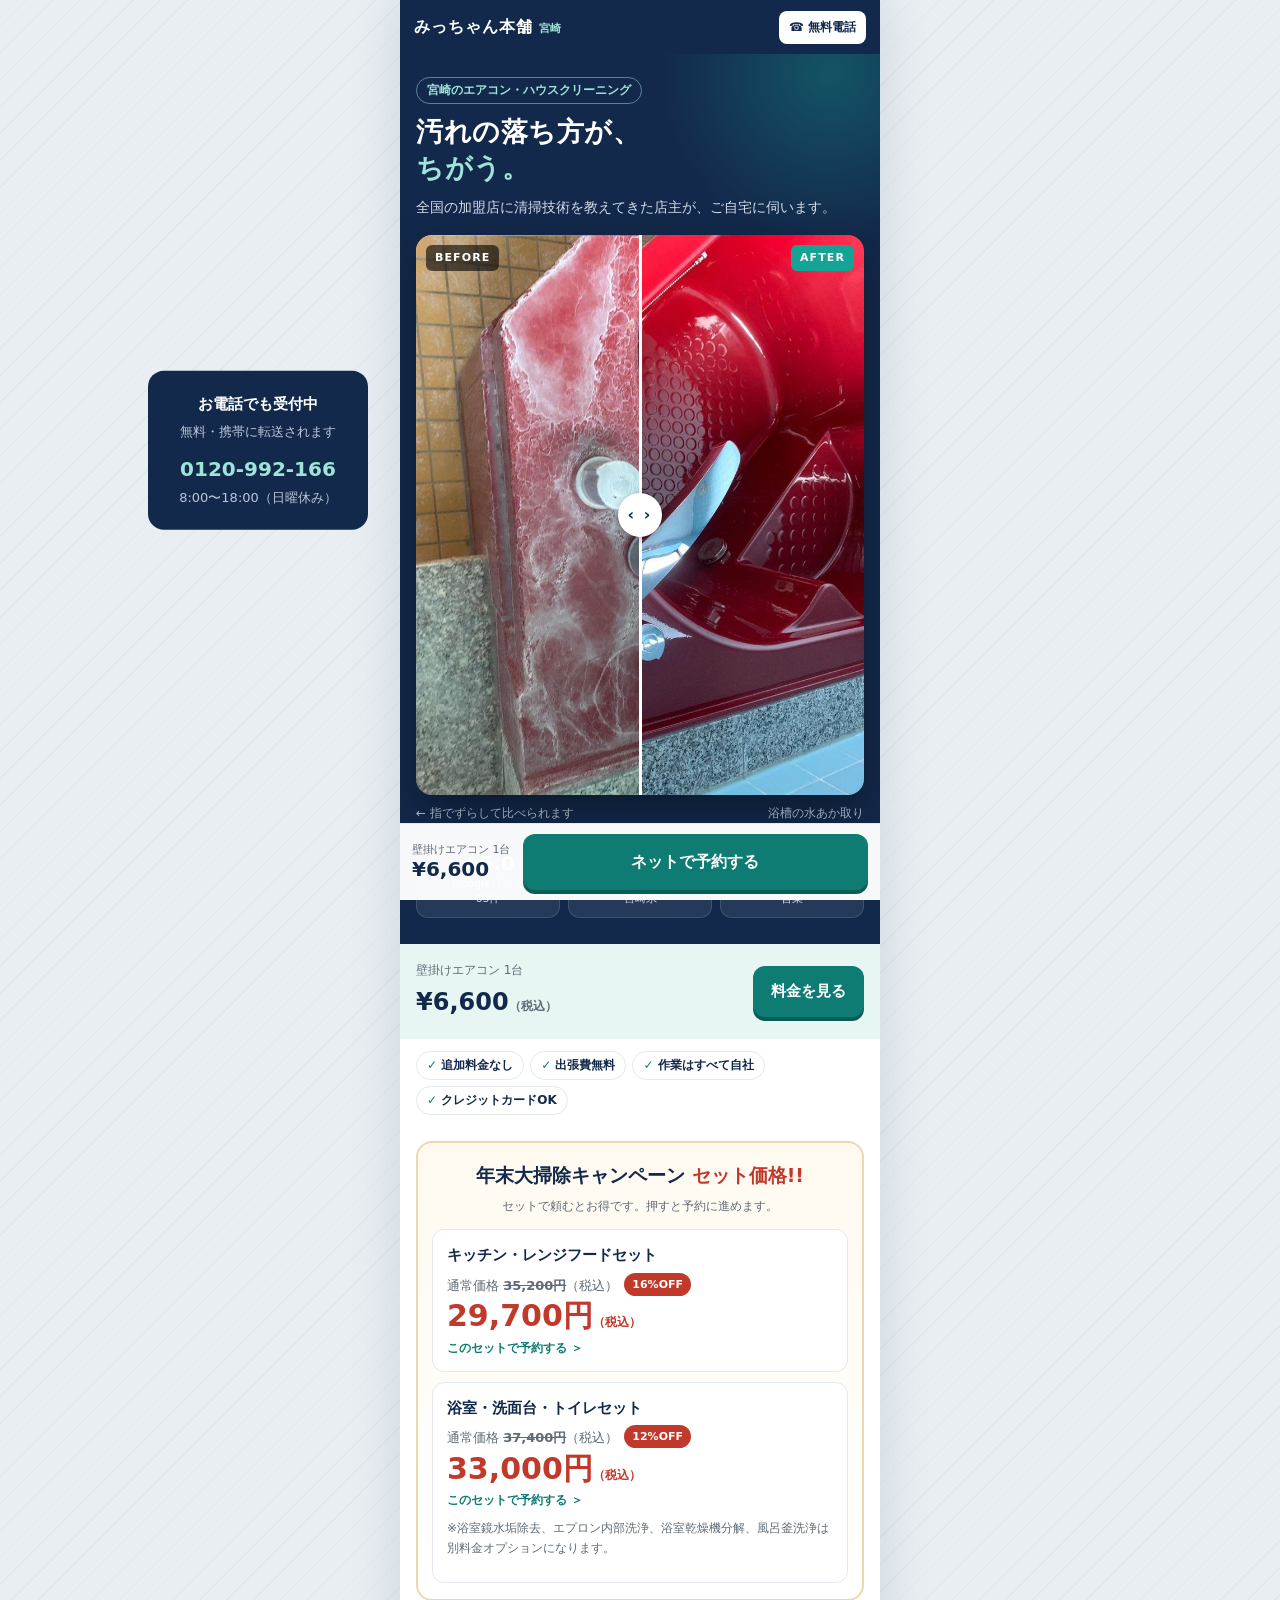
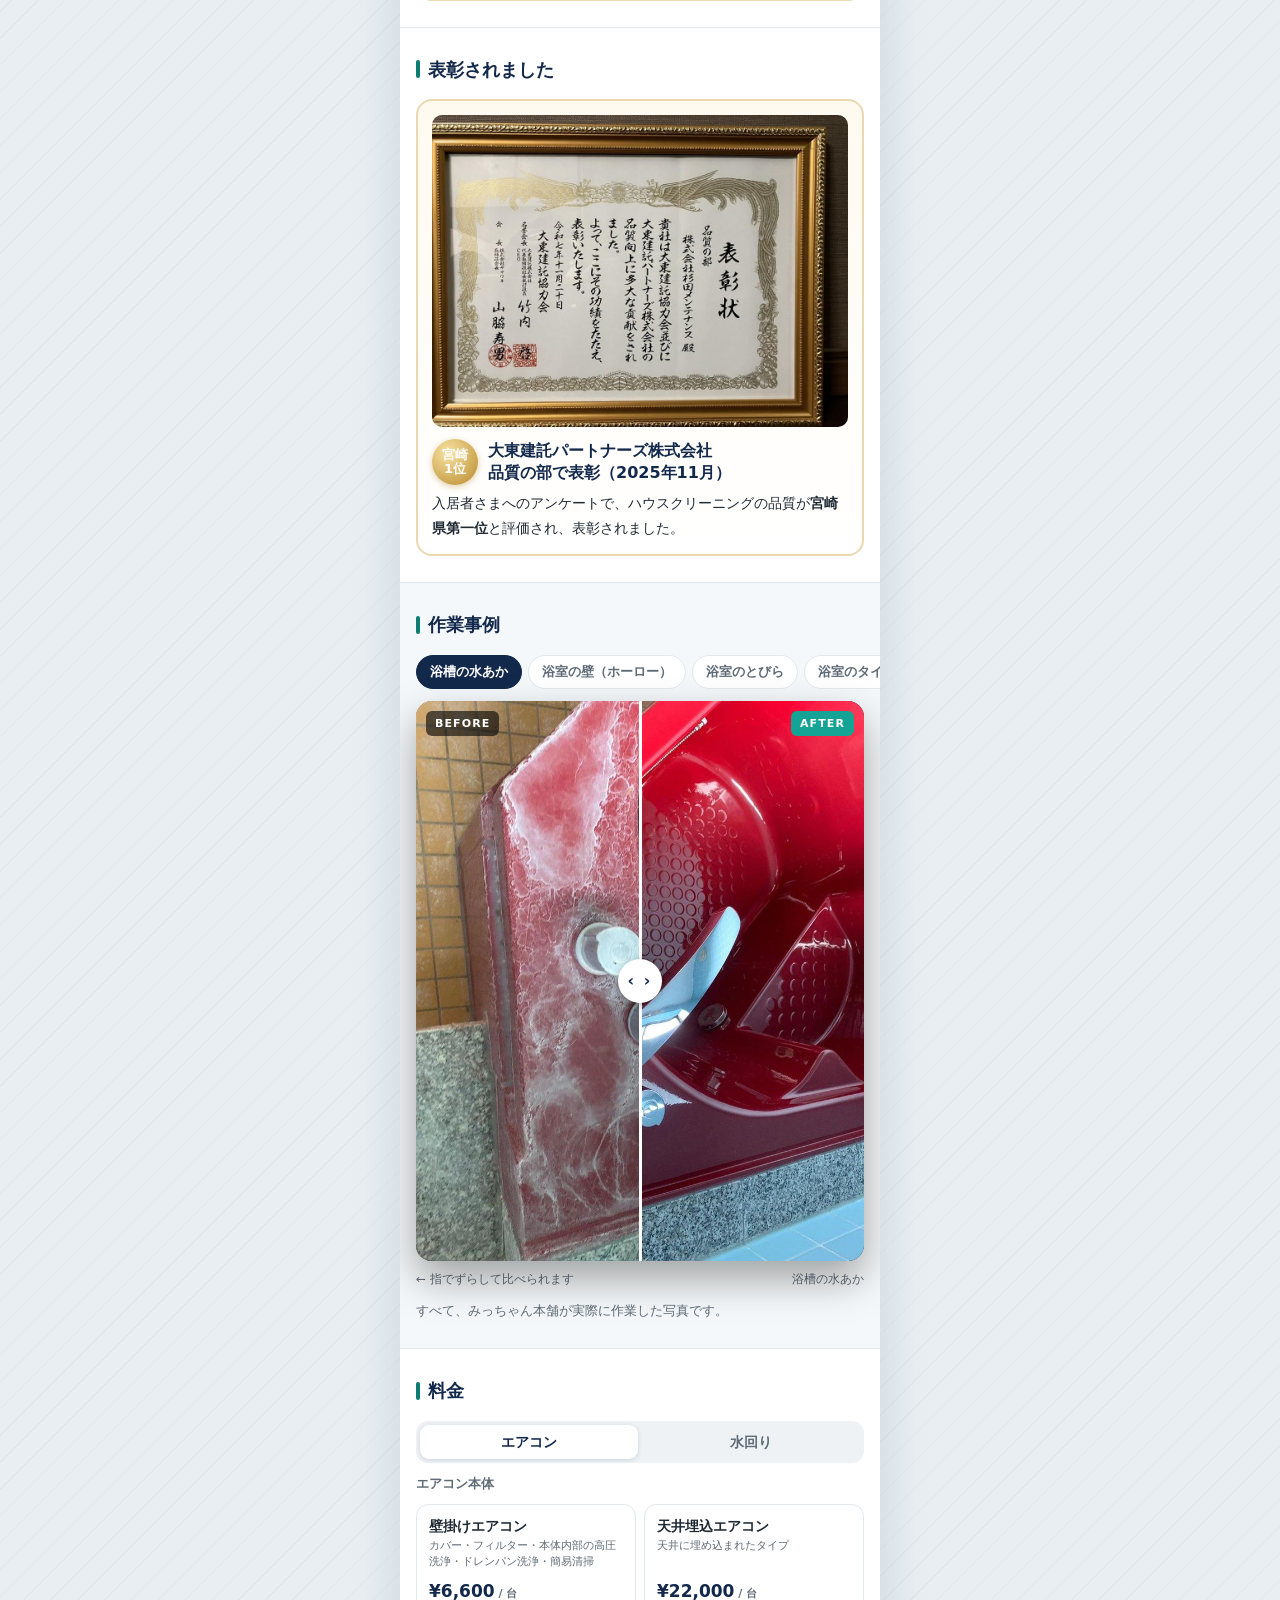
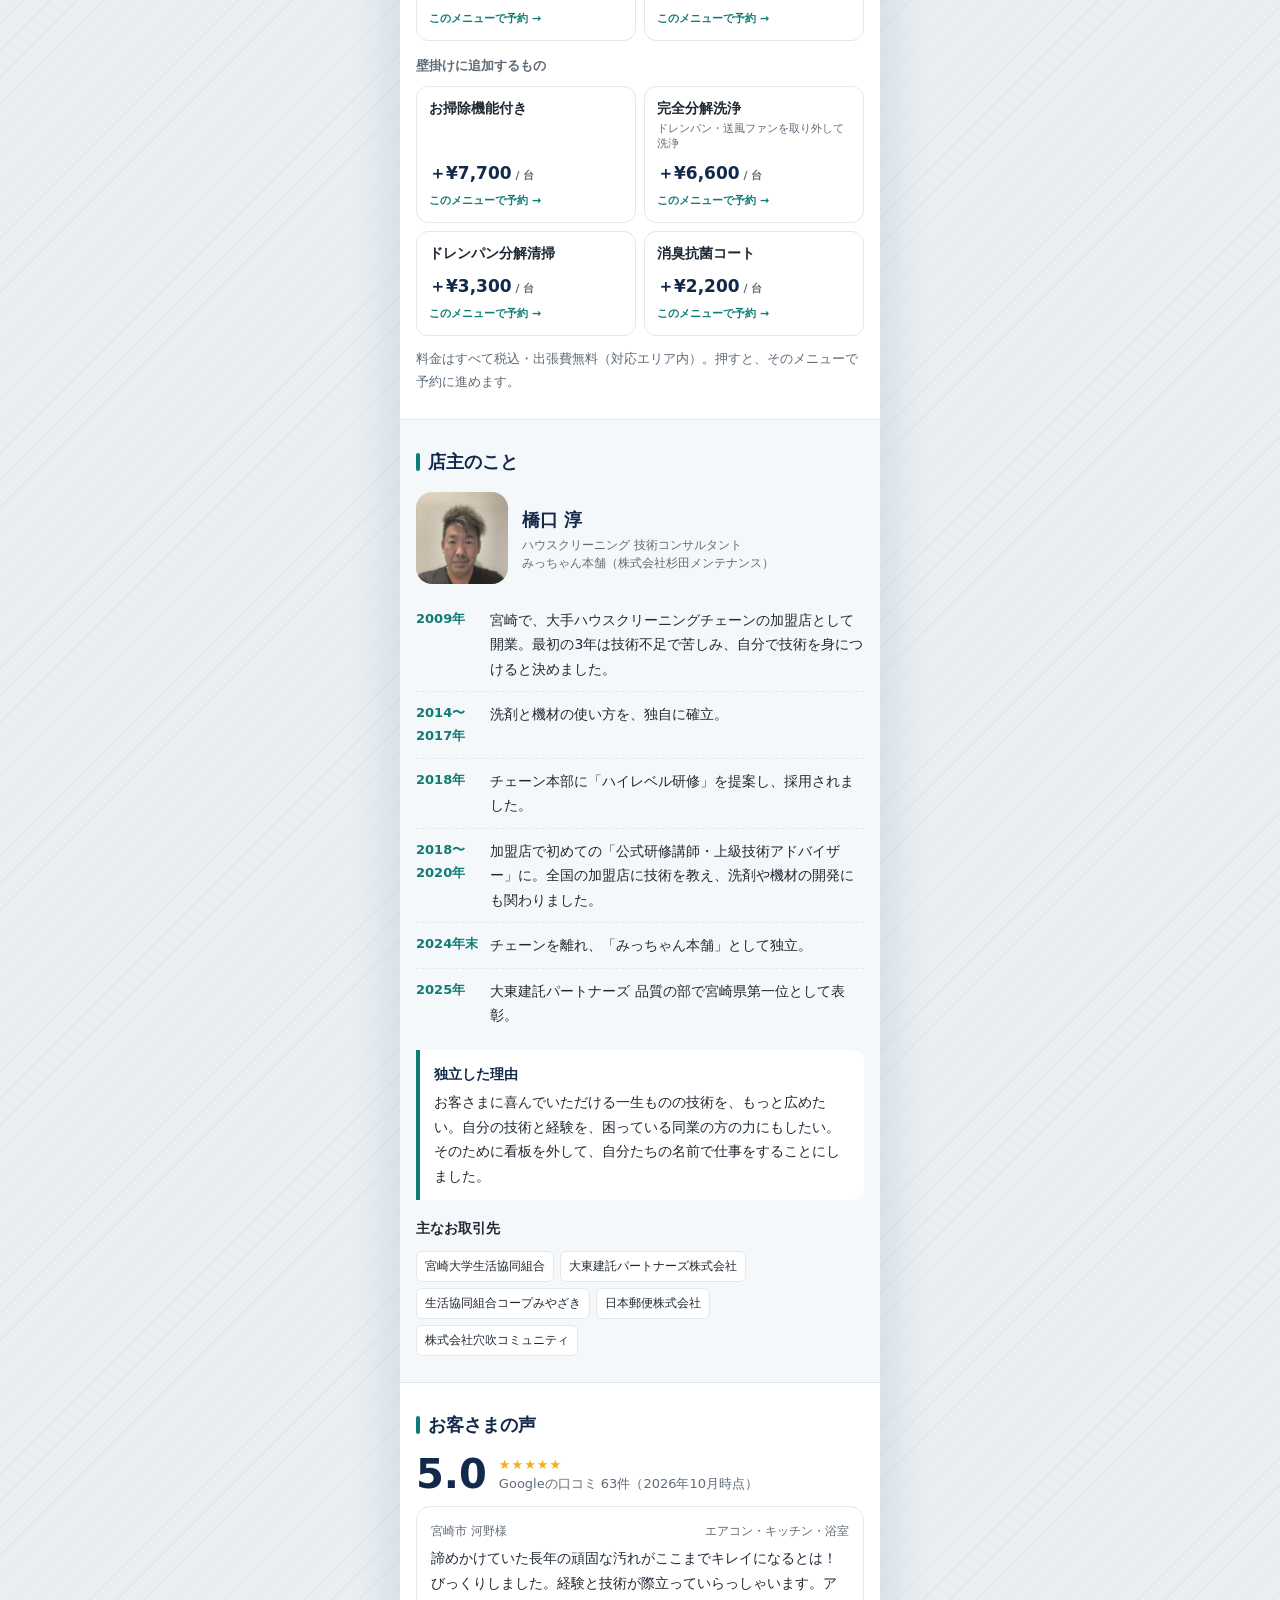
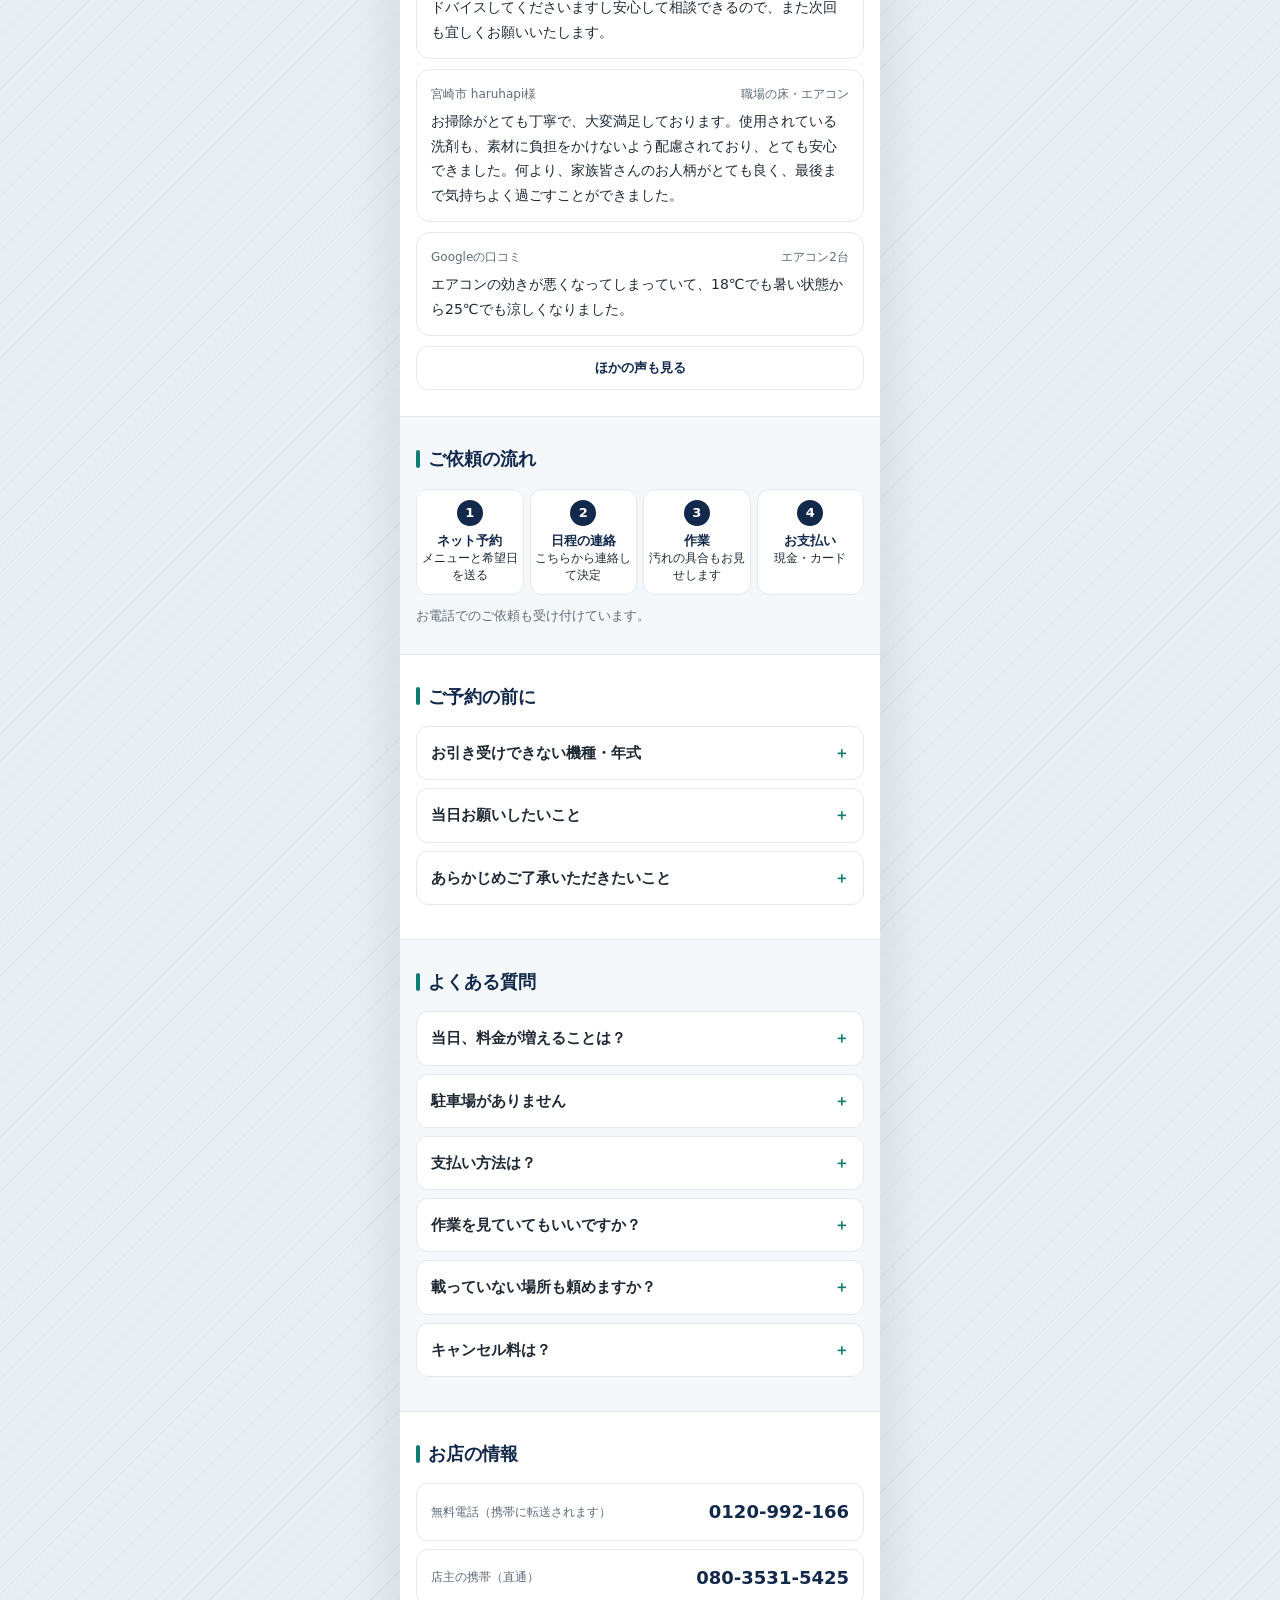
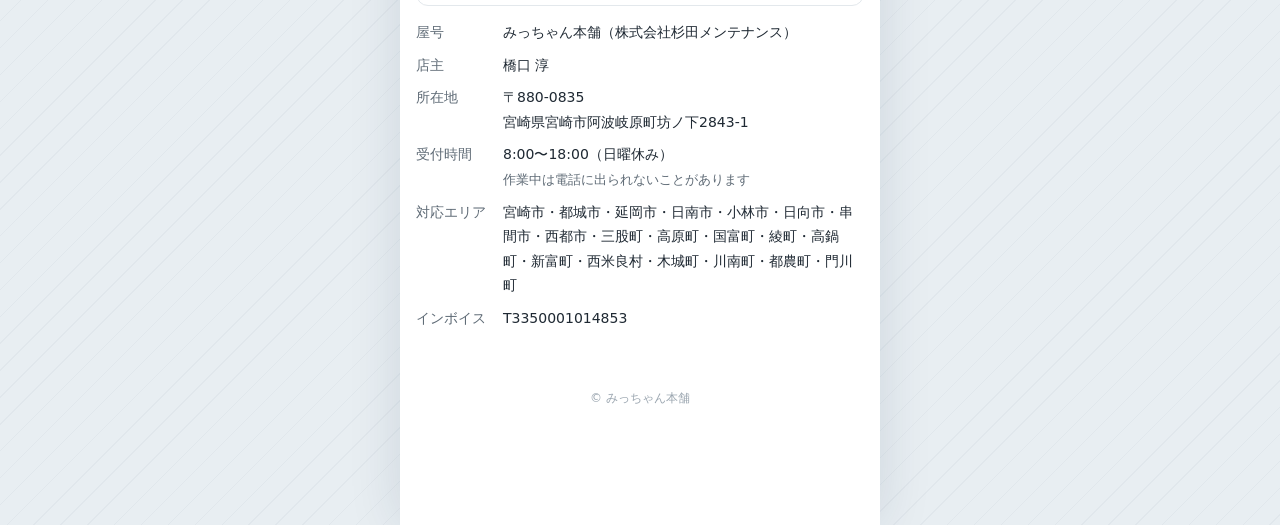
==== commit 88b56f66: "Add files via upload" ====
--- a/index.html
+++ b/index.html
@@ -169,7 +169,7 @@
   </section>
 
   <div class="quick">
-    <div class="p"><small>壁掛けエアコン 1台</small><b>¥6,490<small>（税込）</small></b></div>
+    <div class="p"><small>壁掛けエアコン 1台</small><b>¥6,600<small>（税込）</small></b></div>
     <a class="btn" href="#price">料金を見る</a>
   </div>
   <div class="tags"><span>追加料金なし</span><span>出張費無料</span><span>作業はすべて自社</span><span>クレジットカードOK</span></div>
@@ -320,7 +320,7 @@
   <p class="foot">© みっちゃん本舗</p>
 
   <div class="cta">
-    <div class="sum"><small>壁掛けエアコン 1台</small><b>¥6,490</b></div>
+    <div class="sum"><small>壁掛けエアコン 1台</small><b>¥6,600</b></div>
     <a class="btn" href="yoyaku.html">ネットで予約する</a>
   </div>
 </div>
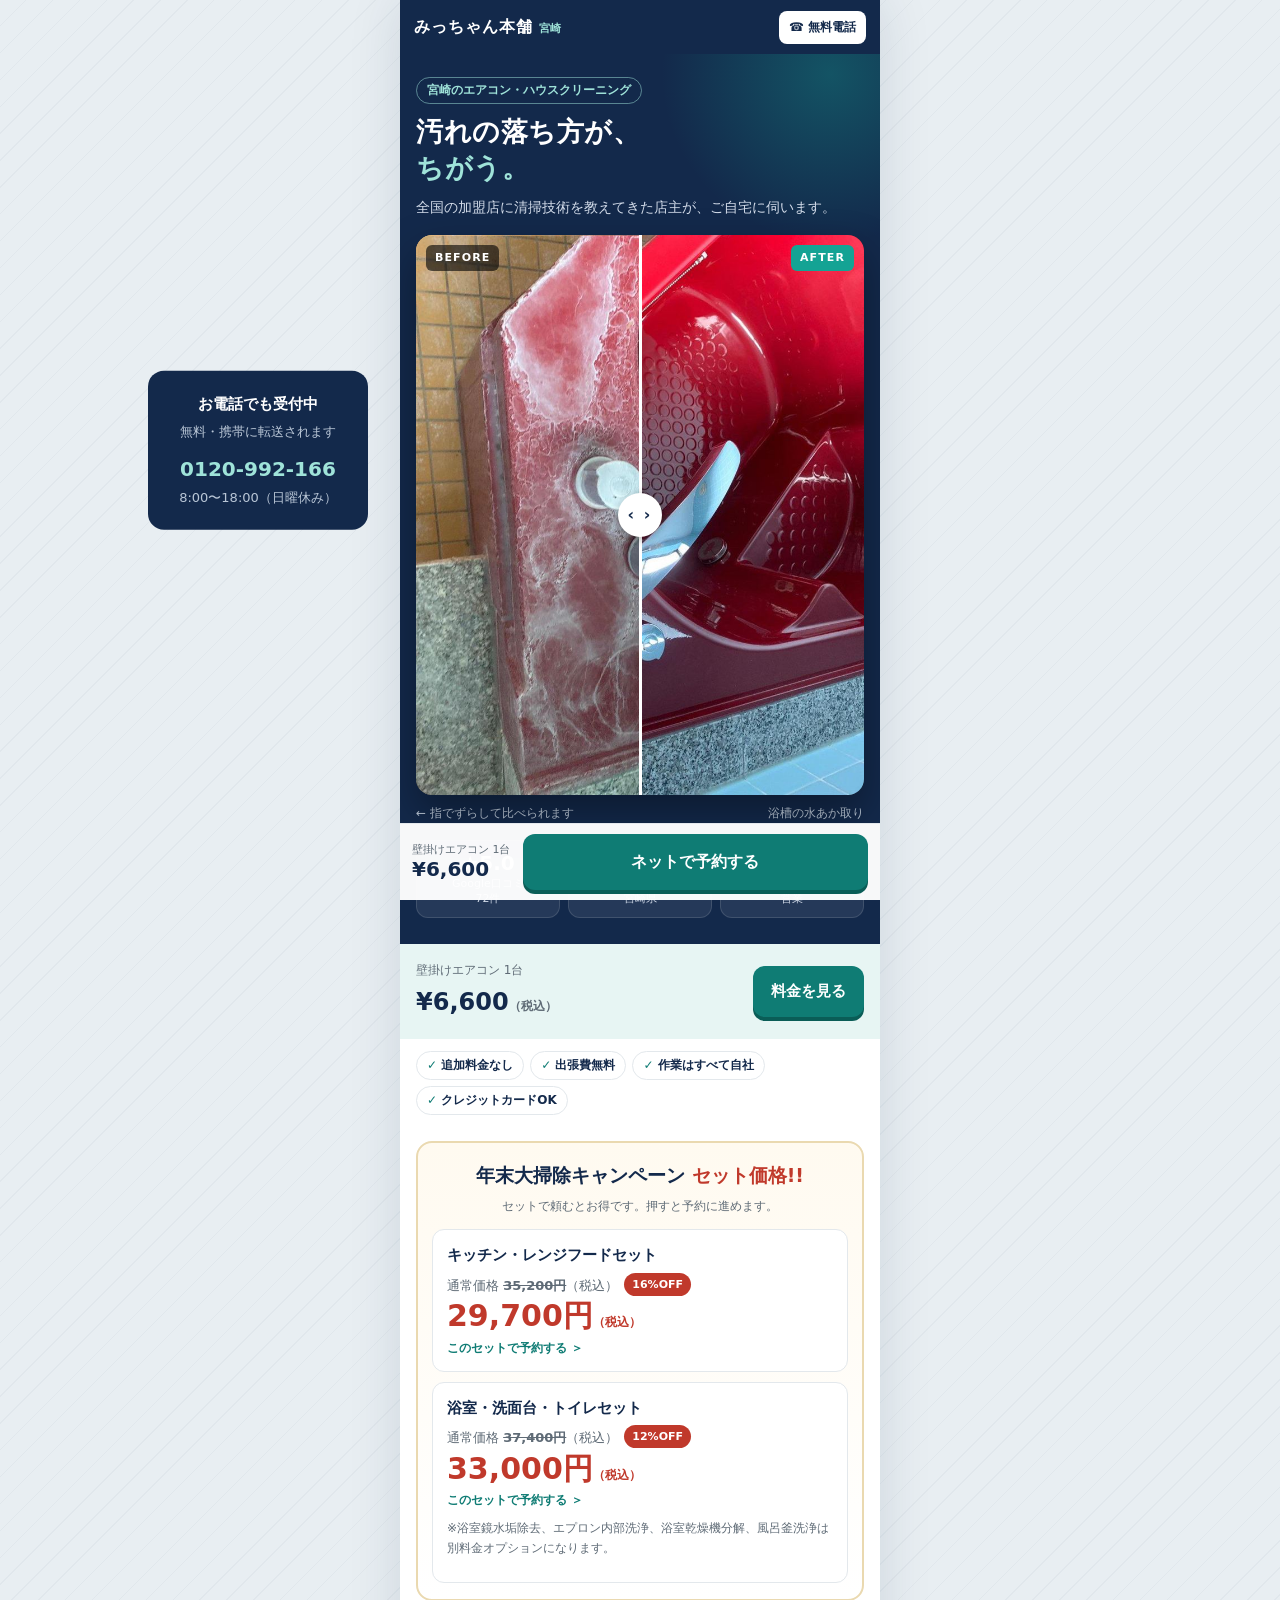
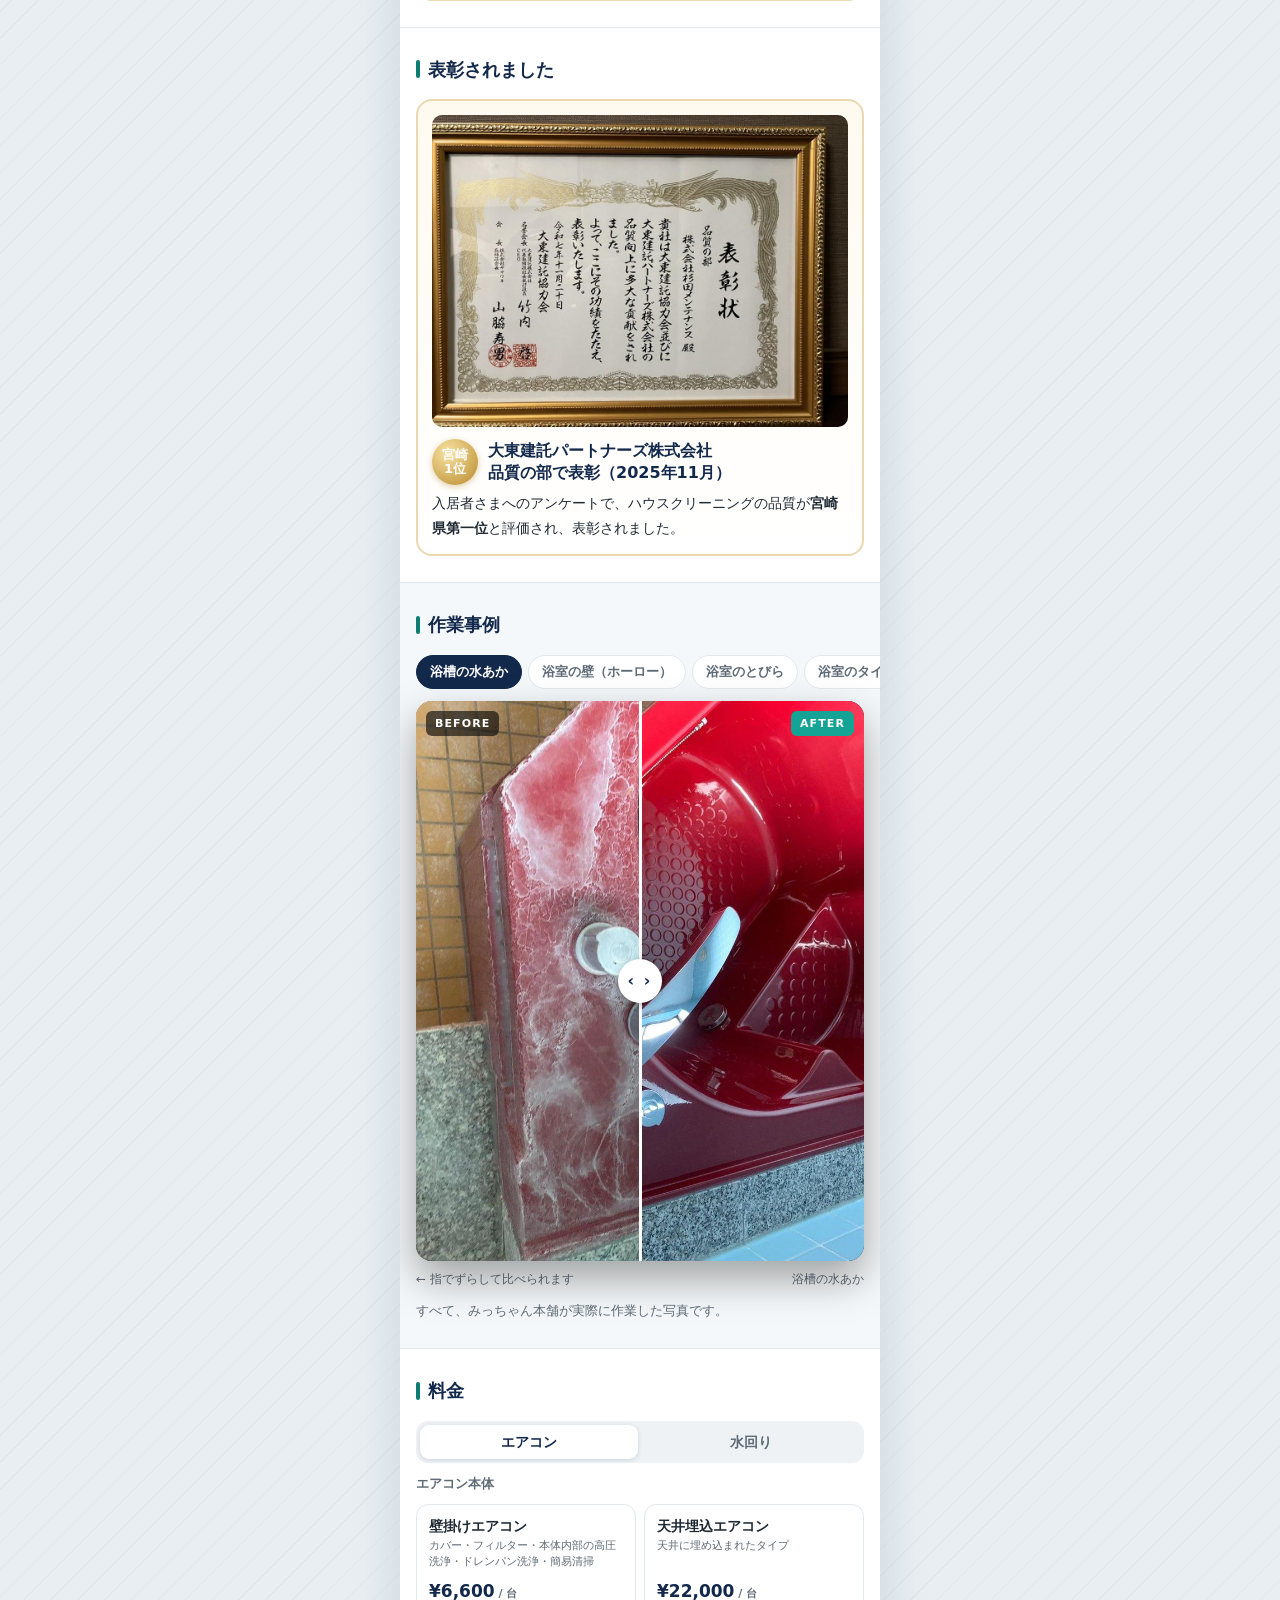
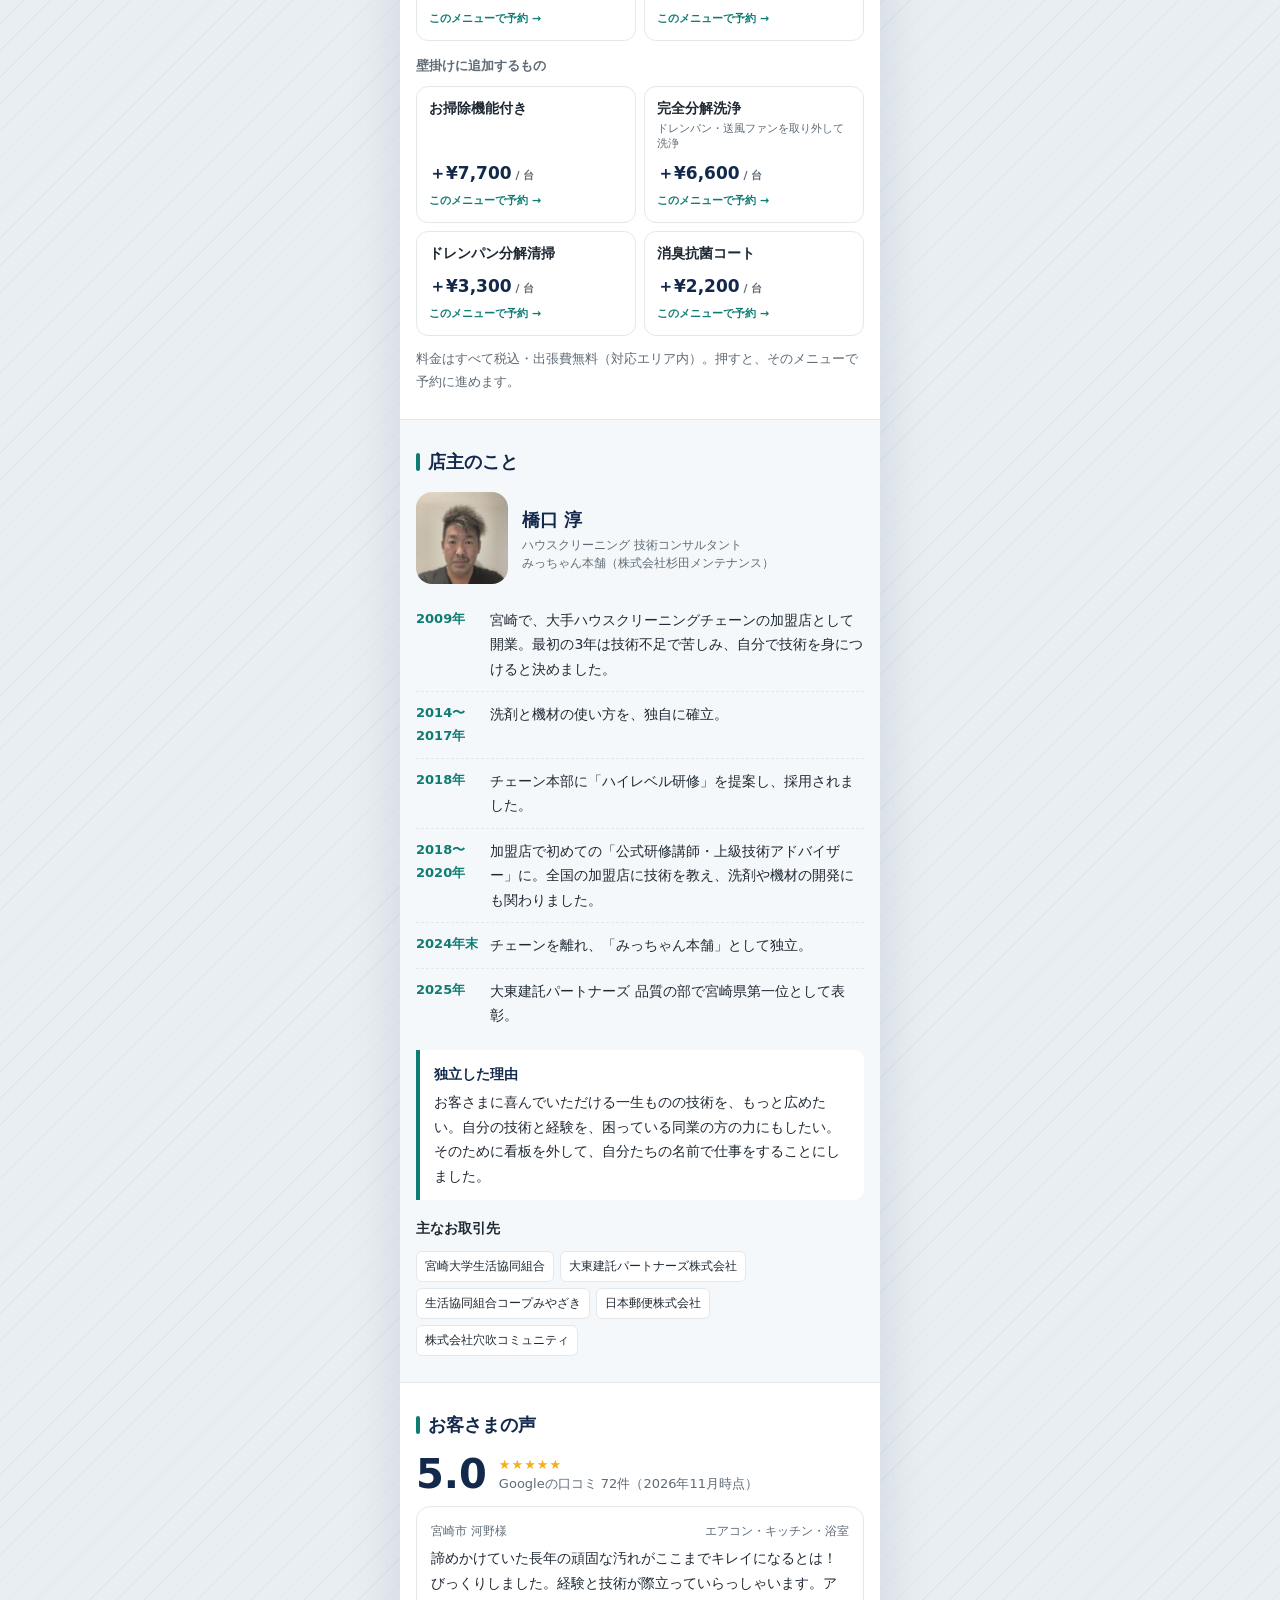
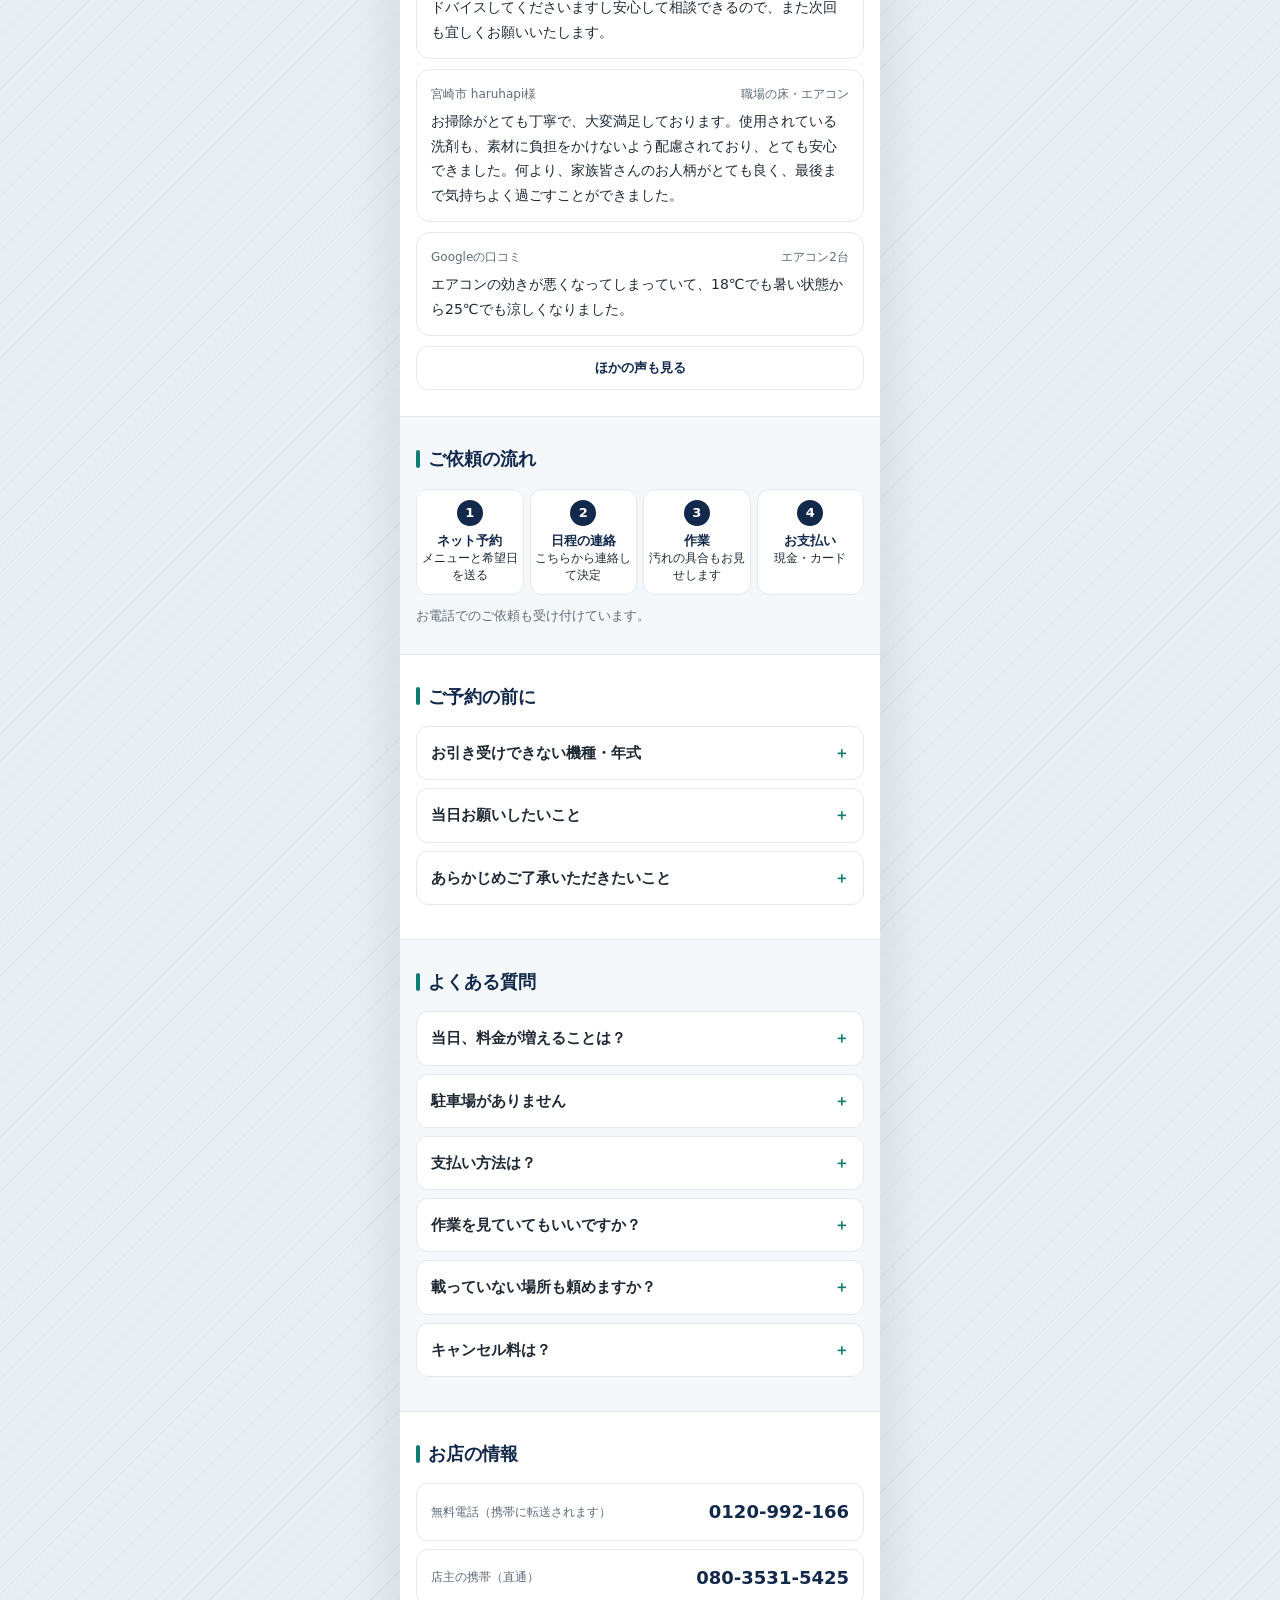
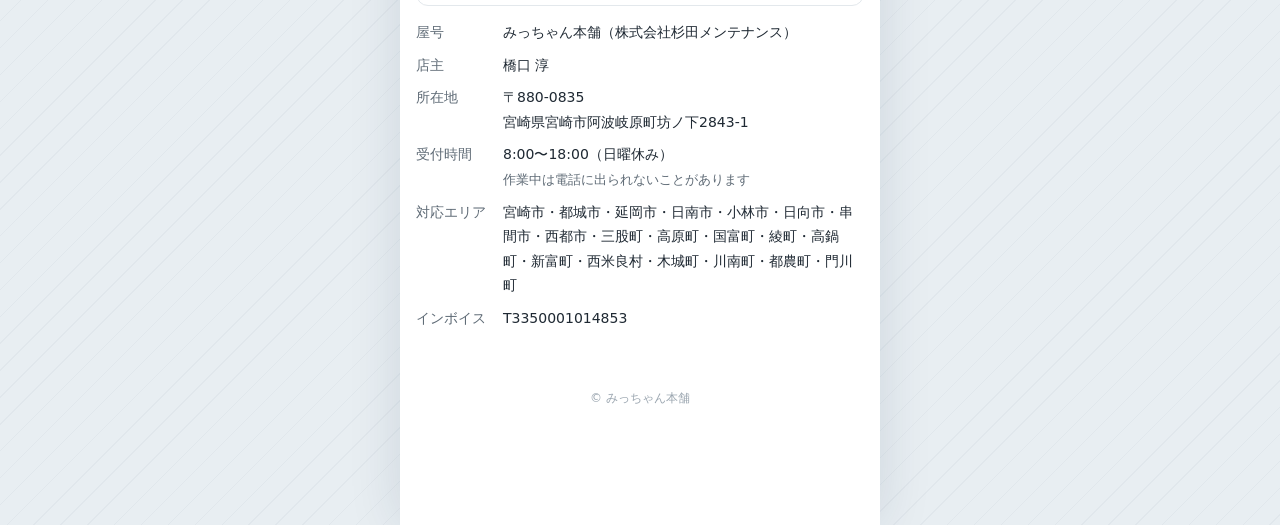
==== commit 62a9aca5: "Add files via upload" ====
--- a/index.html
+++ b/index.html
@@ -162,7 +162,7 @@
     </div>
     <div class="ba-cap"><span>← 指でずらして比べられます</span><span>浴槽の水あか取り</span></div>
     <div class="stats">
-      <div><b>★5.0</b>Google口コミ<br>63件</div>
+      <div><b>★5.0</b>Google口コミ<br>72件</div>
       <div><b>1<small>位</small></b>品質の部<br>宮崎県</div>
       <div><b>17<small>年</small></b>夫婦で<br>営業</div>
     </div>
@@ -239,7 +239,7 @@
 
   <section class="sec">
     <h2>お客さまの声</h2>
-    <div class="rv-sum"><span class="big">5.0</span><div class="muted"><span class="stars">★★★★★</span><br>Googleの口コミ 63件（2026年10月時点）</div></div>
+    <div class="rv-sum"><span class="big">5.0</span><div class="muted"><span class="stars">★★★★★</span><br>Googleの口コミ 72件（2026年11月時点）</div></div>
     <div id="rvs">
       <div class="rv"><div class="who"><span>宮崎市 河野様</span><span>エアコン・キッチン・浴室</span></div><p>諦めかけていた長年の頑固な汚れがここまでキレイになるとは！びっくりしました。経験と技術が際立っていらっしゃいます。アドバイスしてくださいますし安心して相談できるので、また次回も宜しくお願いいたします。</p></div>
       <div class="rv"><div class="who"><span>宮崎市 haruhapi様</span><span>職場の床・エアコン</span></div><p>お掃除がとても丁寧で、大変満足しております。使用されている洗剤も、素材に負担をかけないよう配慮されており、とても安心できました。何より、家族皆さんのお人柄がとても良く、最後まで気持ちよく過ごすことができました。</p></div>
@@ -332,7 +332,7 @@
   <span class="muted">8:00〜18:00（日曜休み）</span>
 </aside>
 
-<script src="menu.js?v=5"></script>
+<script src="menu.js?v=7"></script>
 <script>
 // before / after を指でずらして比べる
 function slider(box){
@@ -384,7 +384,7 @@
     div.innerHTML = c.groups.map(g => '<p class="pgroup">' + g.title + '</p><div class="pgrid">' + g.items.map((it, n) =>
       '<a href="yoyaku.html?add=' + it.k + '"' + (n === g.items.length - 1 && g.items.length % 2 ? ' class="wide"' : '') + '><span class="n">' + it.name + '</span>'
       + (it.desc ? '<span class="d">' + it.desc + '</span>' : '')
-      + '<span class="p">' + (it.check ? "ご相談" : (it.add ? "＋" : "") + yen(it.price) + '<small> / ' + it.unit + '</small>') + '</span>'
+      + '<span class="p">' + (it.check ? "ご相談" : (it.regular ? '<s style="color:#8a97a8;font-weight:400;font-size:.82em">' + yen(it.regular) + '</s> ' : "") + (it.add ? "＋" : "") + yen(it.price) + '<small> / ' + it.unit + '</small>') + '</span>'
       + '<span class="go">このメニューで予約 →</span></a>').join("") + '</div>').join("");
     lists.appendChild(div);
   });
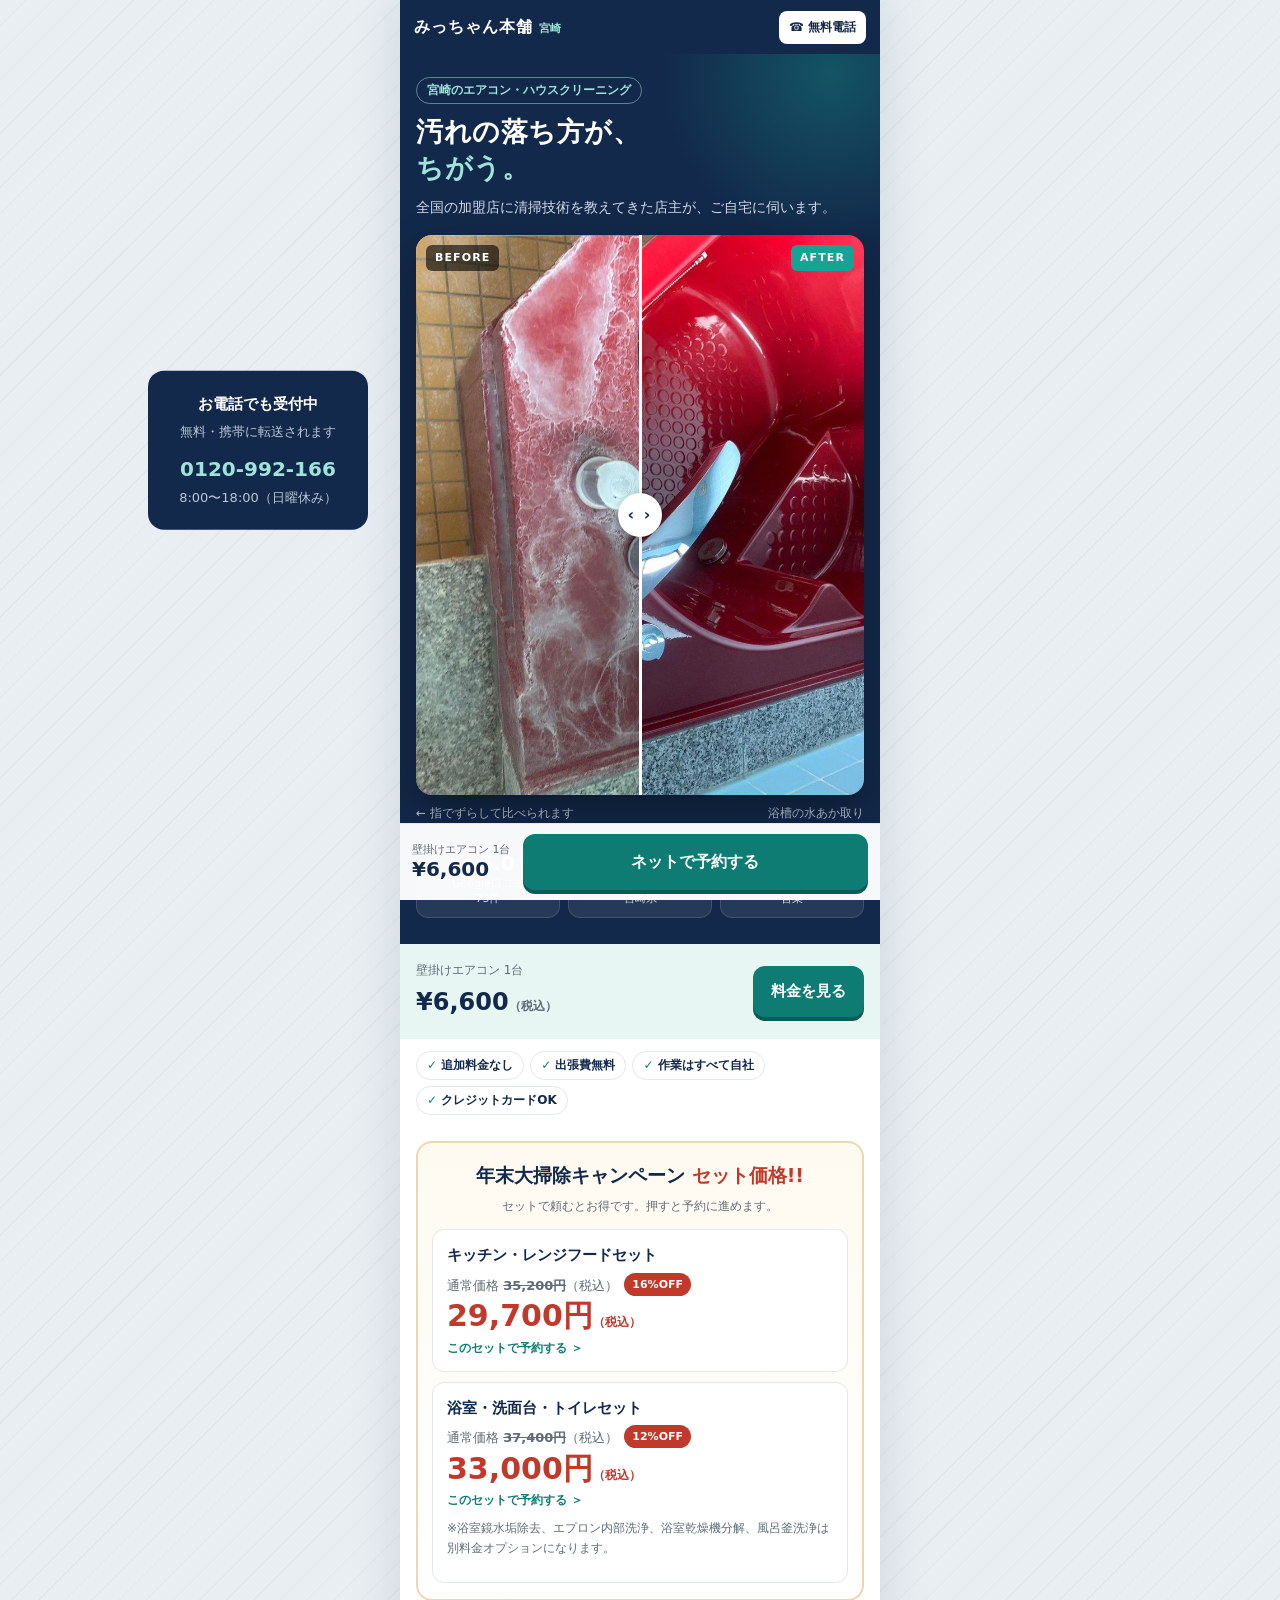
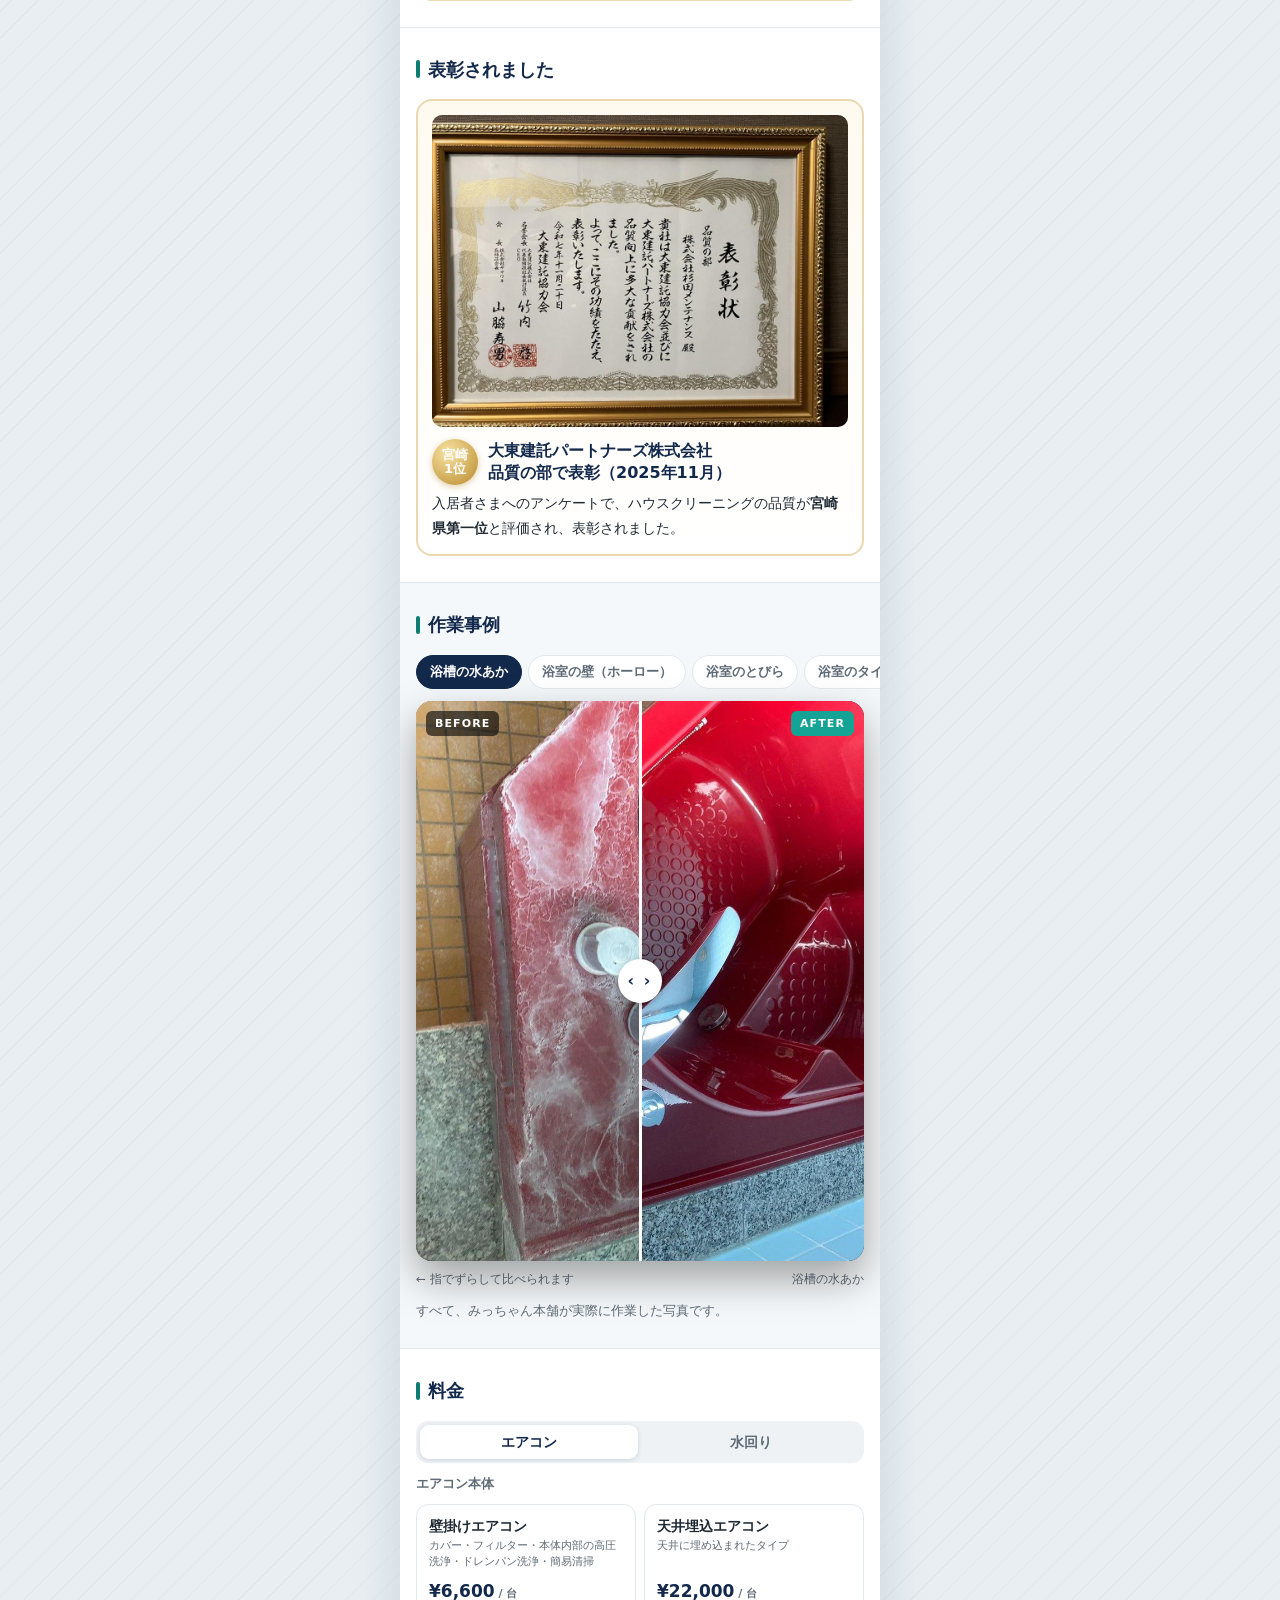
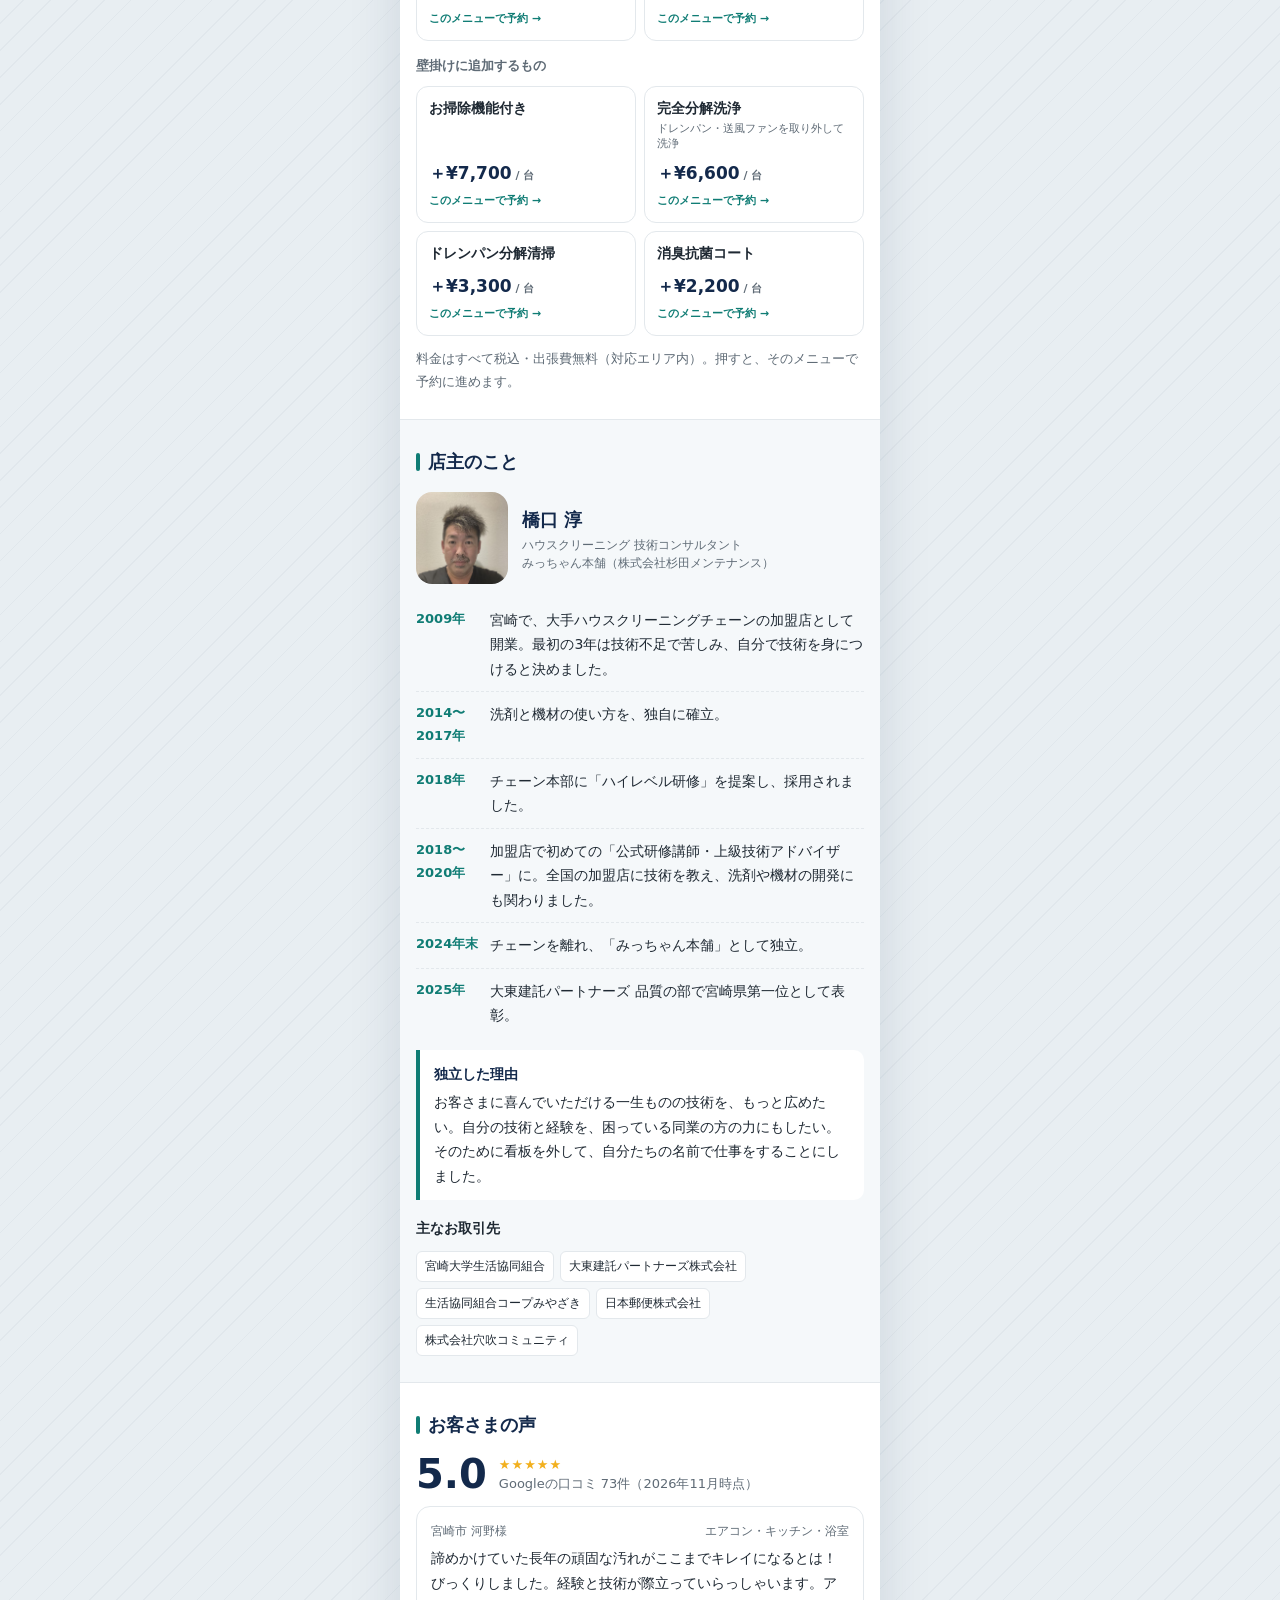
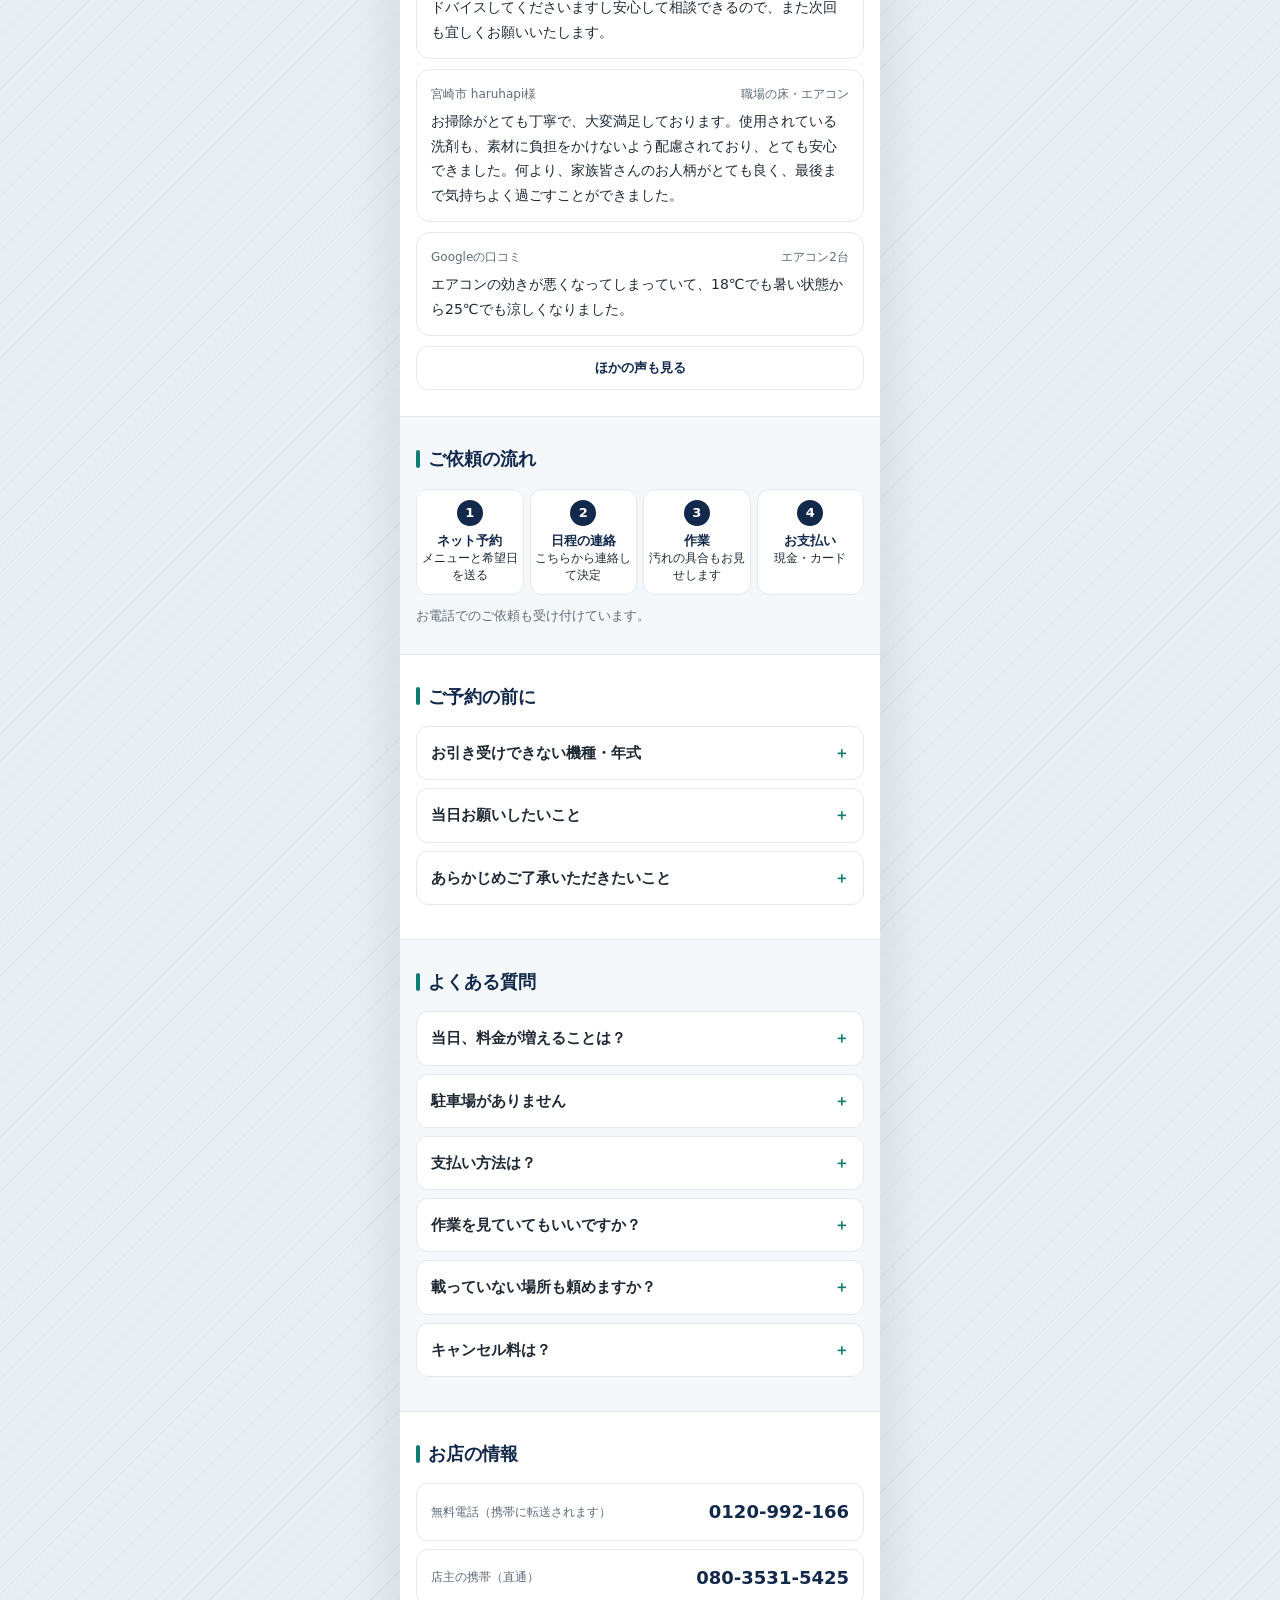
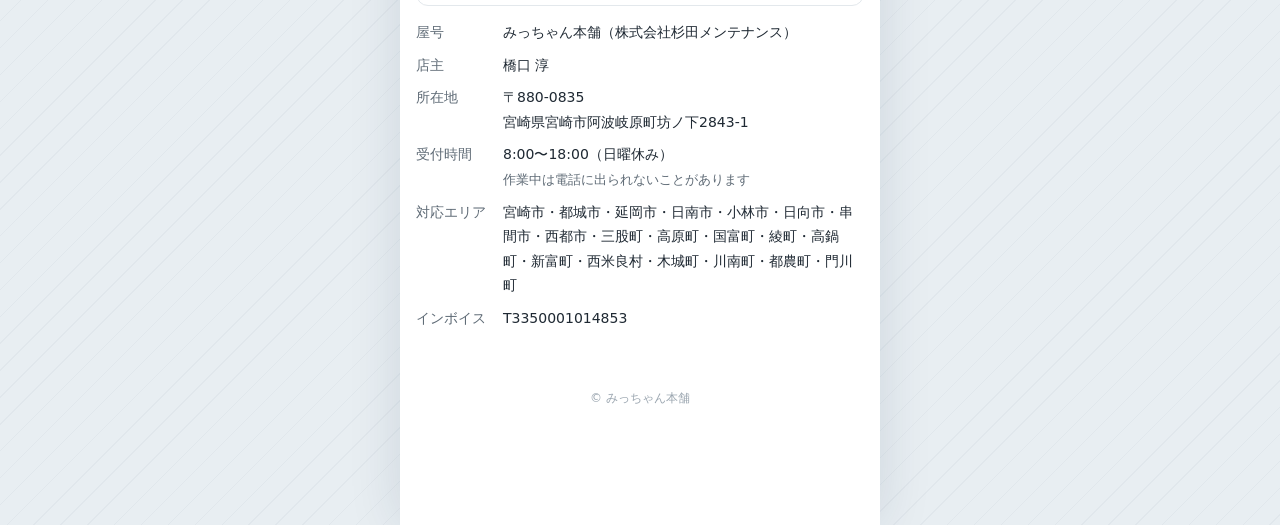
==== commit 51cca97e: "Add files via upload" ====
--- a/index.html
+++ b/index.html
@@ -6,7 +6,12 @@
 <title>みっちゃん本舗｜宮崎のエアコンクリーニング・ハウスクリーニング</title>
 <meta name="description" content="宮崎のエアコンクリーニング・ハウスクリーニング。全国のハウスクリーニング加盟店に技術を教えてきた店主が伺います。大東建託パートナーズ 品質の部 宮崎県第一位。ネットで予約できます。">
 <meta property="og:image" content="images/tub-after.jpg">
+<meta property="og:site_name" content="エアコンクリーニングみっちゃん本舗">
 <meta name="theme-color" content="#13294b">
+<link rel="icon" type="image/png" href="favicon.png">
+<script type="application/ld+json">
+{"@context":"https://schema.org","@type":"WebSite","name":"エアコンクリーニングみっちゃん本舗","alternateName":"みっちゃん本舗","url":"https://sgtm1118-lab.github.io/mitchan-honpo/"}
+</script>
 <link rel="stylesheet" href="common.css?v=4">
 <style>
 /* トップ：さわって比べる「before / after」 */
@@ -162,7 +167,7 @@
     </div>
     <div class="ba-cap"><span>← 指でずらして比べられます</span><span>浴槽の水あか取り</span></div>
     <div class="stats">
-      <div><b>★5.0</b>Google口コミ<br>72件</div>
+      <div><b>★5.0</b>Google口コミ<br>73件</div>
       <div><b>1<small>位</small></b>品質の部<br>宮崎県</div>
       <div><b>17<small>年</small></b>夫婦で<br>営業</div>
     </div>
@@ -239,7 +244,7 @@
 
   <section class="sec">
     <h2>お客さまの声</h2>
-    <div class="rv-sum"><span class="big">5.0</span><div class="muted"><span class="stars">★★★★★</span><br>Googleの口コミ 72件（2026年11月時点）</div></div>
+    <div class="rv-sum"><span class="big">5.0</span><div class="muted"><span class="stars">★★★★★</span><br>Googleの口コミ 73件（2026年11月時点）</div></div>
     <div id="rvs">
       <div class="rv"><div class="who"><span>宮崎市 河野様</span><span>エアコン・キッチン・浴室</span></div><p>諦めかけていた長年の頑固な汚れがここまでキレイになるとは！びっくりしました。経験と技術が際立っていらっしゃいます。アドバイスしてくださいますし安心して相談できるので、また次回も宜しくお願いいたします。</p></div>
       <div class="rv"><div class="who"><span>宮崎市 haruhapi様</span><span>職場の床・エアコン</span></div><p>お掃除がとても丁寧で、大変満足しております。使用されている洗剤も、素材に負担をかけないよう配慮されており、とても安心できました。何より、家族皆さんのお人柄がとても良く、最後まで気持ちよく過ごすことができました。</p></div>
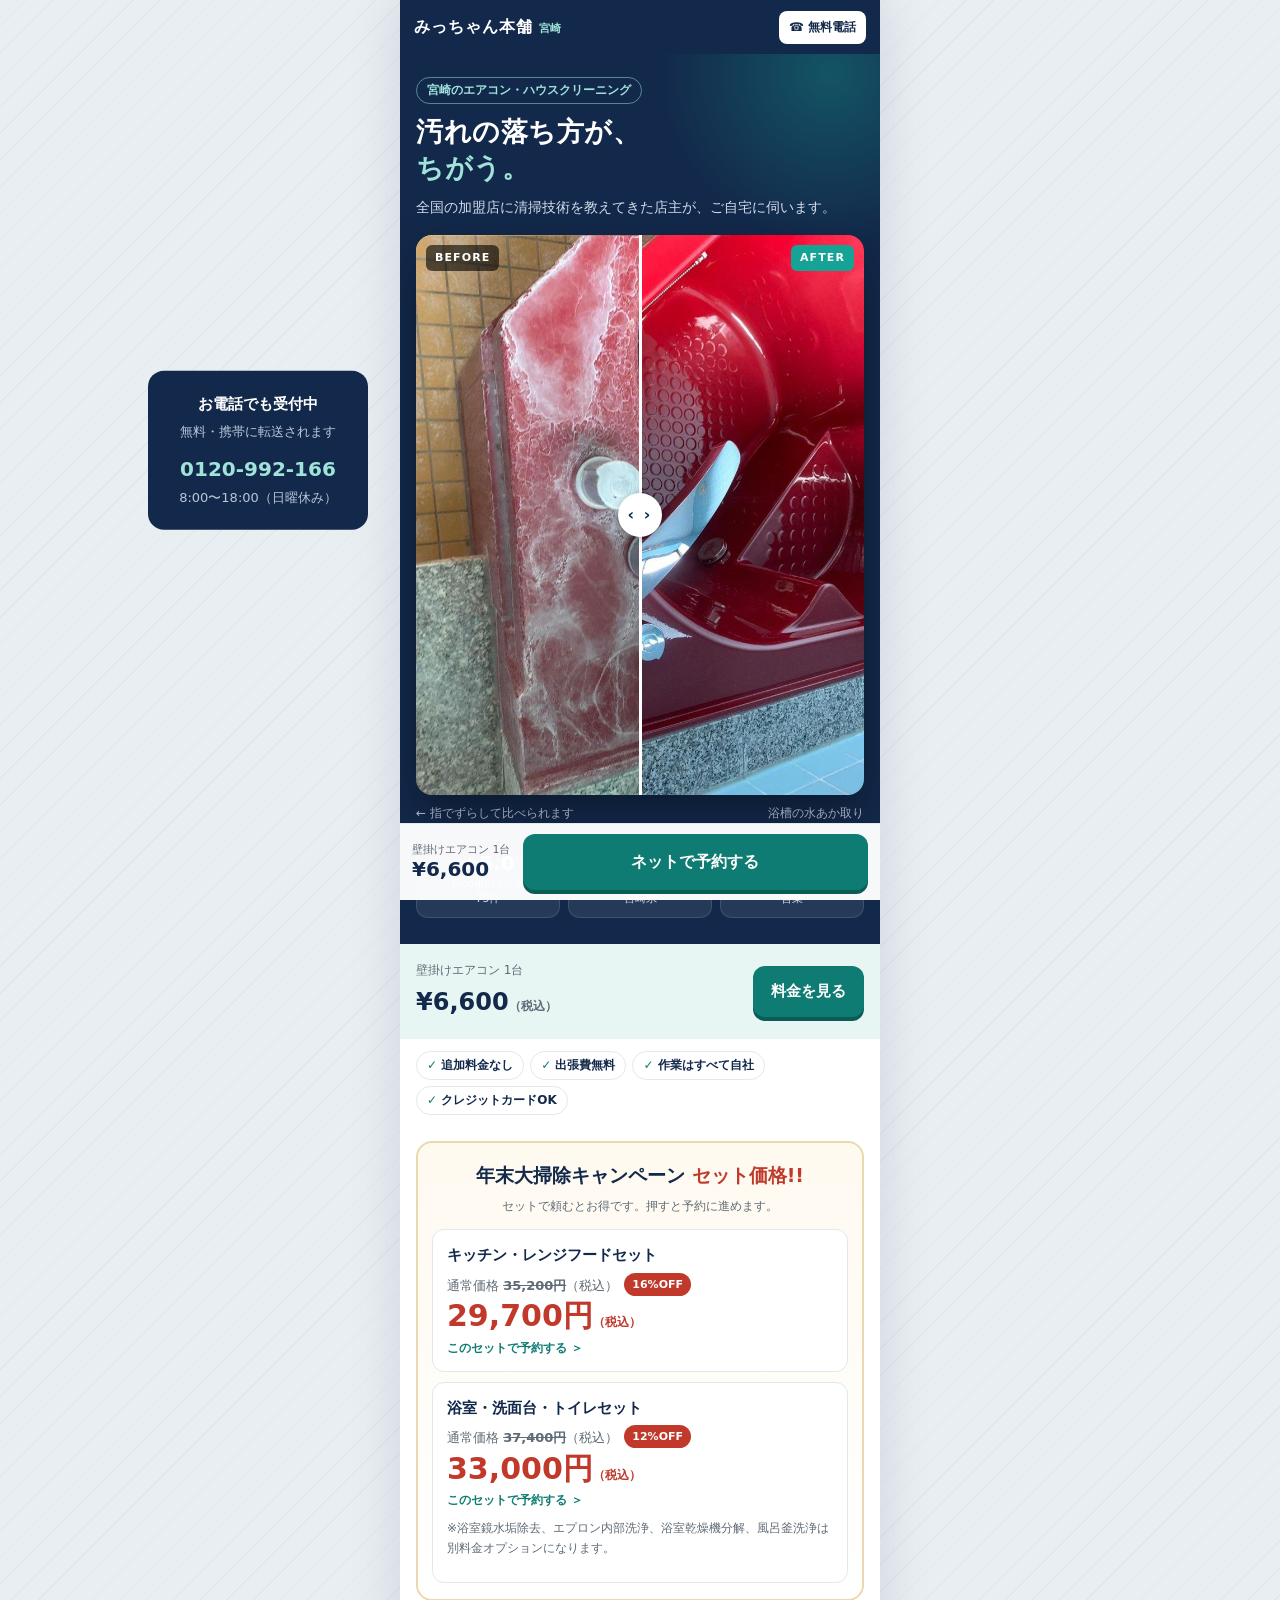
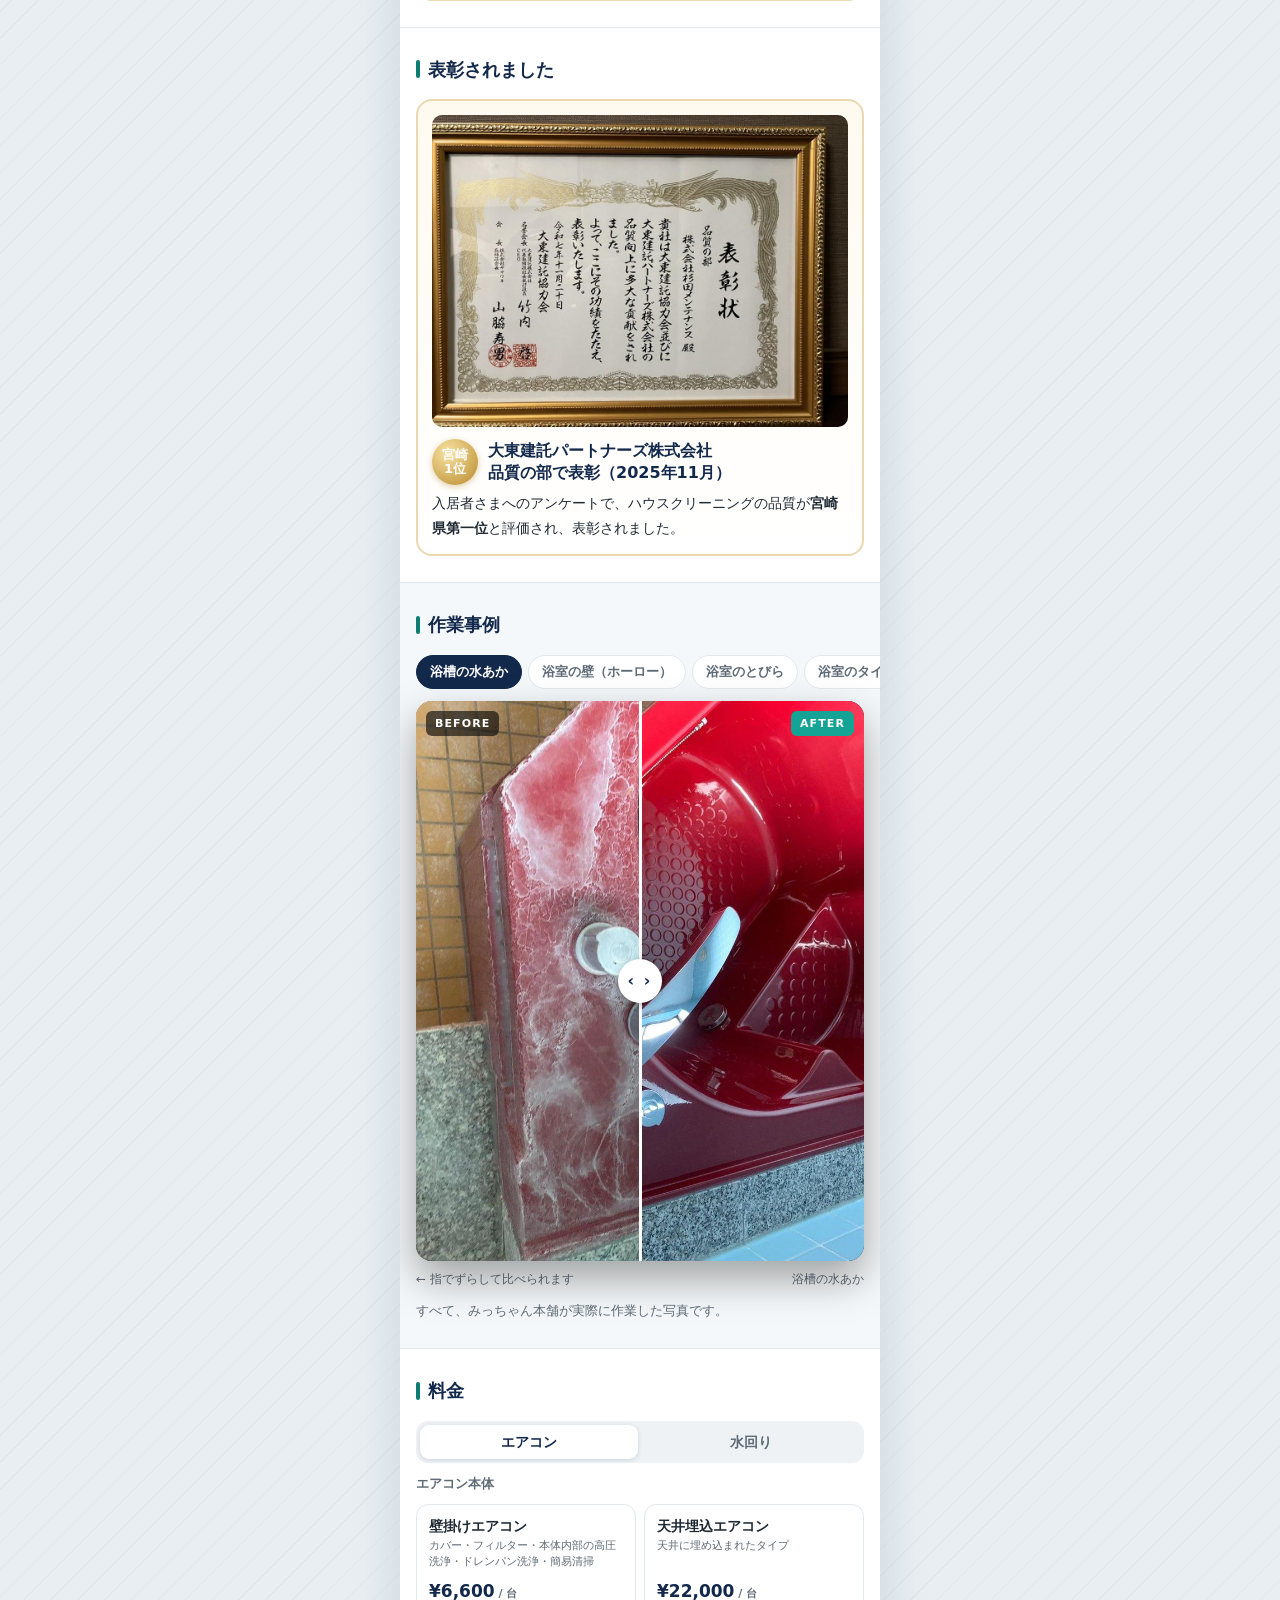
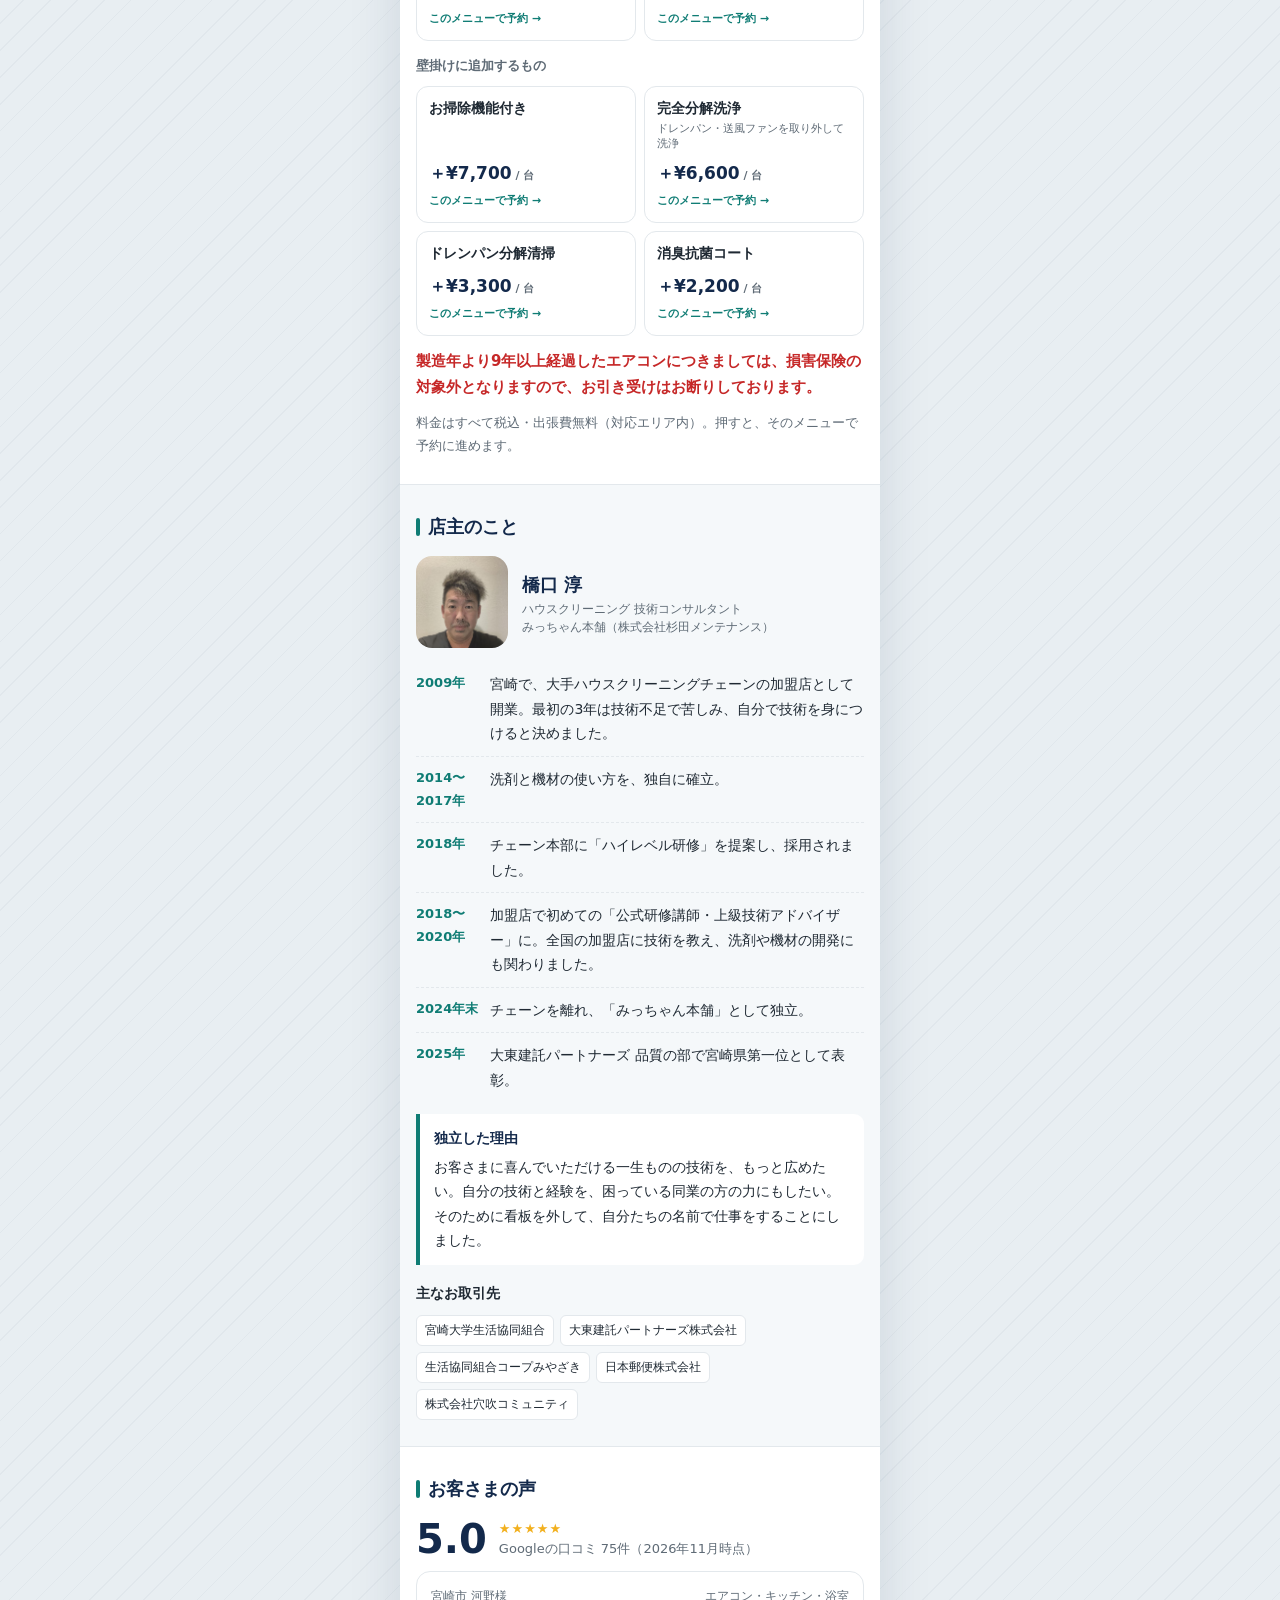
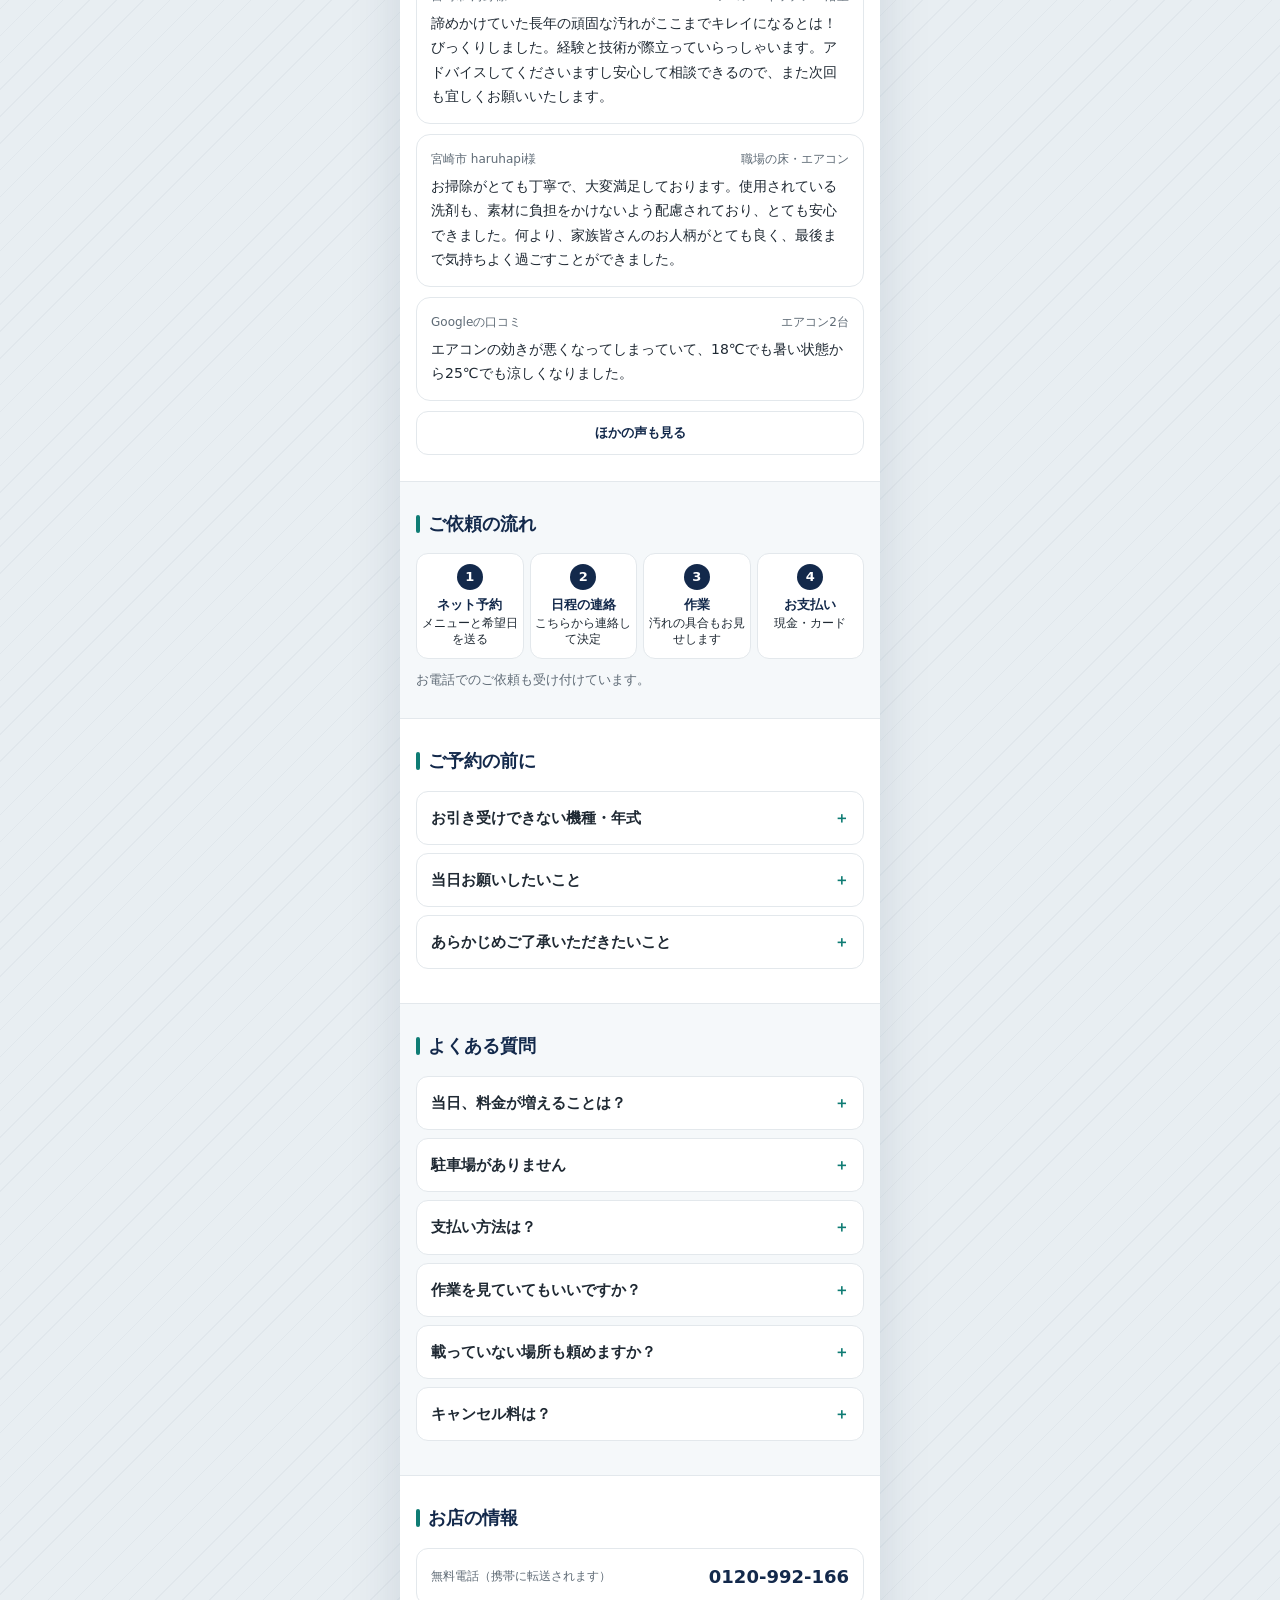
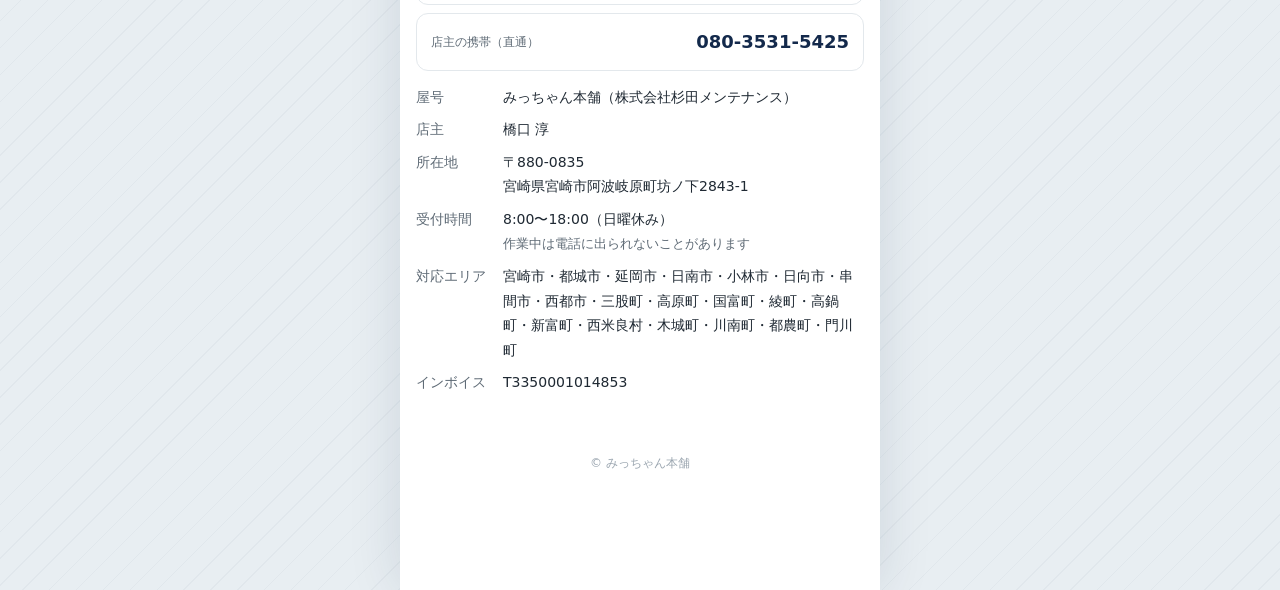
==== commit f1b50800: "Add files via upload" ====
--- a/index.html
+++ b/index.html
@@ -167,7 +167,7 @@
     </div>
     <div class="ba-cap"><span>← 指でずらして比べられます</span><span>浴槽の水あか取り</span></div>
     <div class="stats">
-      <div><b>★5.0</b>Google口コミ<br>73件</div>
+      <div><b>★5.0</b>Google口コミ<br>75件</div>
       <div><b>1<small>位</small></b>品質の部<br>宮崎県</div>
       <div><b>17<small>年</small></b>夫婦で<br>営業</div>
     </div>
@@ -220,6 +220,7 @@
     <h2>料金</h2>
     <div class="chips" role="tablist" id="pchips"></div>
     <div id="plists"></div>
+    <p style="margin:12px 0 0;color:#c62828;font-weight:700">製造年より9年以上経過したエアコンにつきましては、損害保険の対象外となりますので、お引き受けはお断りしております。</p>
     <p class="muted" style="margin:12px 0 0">料金はすべて税込・出張費無料（対応エリア内）。押すと、そのメニューで予約に進めます。</p>
   </section>
 
@@ -244,7 +245,7 @@
 
   <section class="sec">
     <h2>お客さまの声</h2>
-    <div class="rv-sum"><span class="big">5.0</span><div class="muted"><span class="stars">★★★★★</span><br>Googleの口コミ 73件（2026年11月時点）</div></div>
+    <div class="rv-sum"><span class="big">5.0</span><div class="muted"><span class="stars">★★★★★</span><br>Googleの口コミ 75件（2026年11月時点）</div></div>
     <div id="rvs">
       <div class="rv"><div class="who"><span>宮崎市 河野様</span><span>エアコン・キッチン・浴室</span></div><p>諦めかけていた長年の頑固な汚れがここまでキレイになるとは！びっくりしました。経験と技術が際立っていらっしゃいます。アドバイスしてくださいますし安心して相談できるので、また次回も宜しくお願いいたします。</p></div>
       <div class="rv"><div class="who"><span>宮崎市 haruhapi様</span><span>職場の床・エアコン</span></div><p>お掃除がとても丁寧で、大変満足しております。使用されている洗剤も、素材に負担をかけないよう配慮されており、とても安心できました。何より、家族皆さんのお人柄がとても良く、最後まで気持ちよく過ごすことができました。</p></div>
